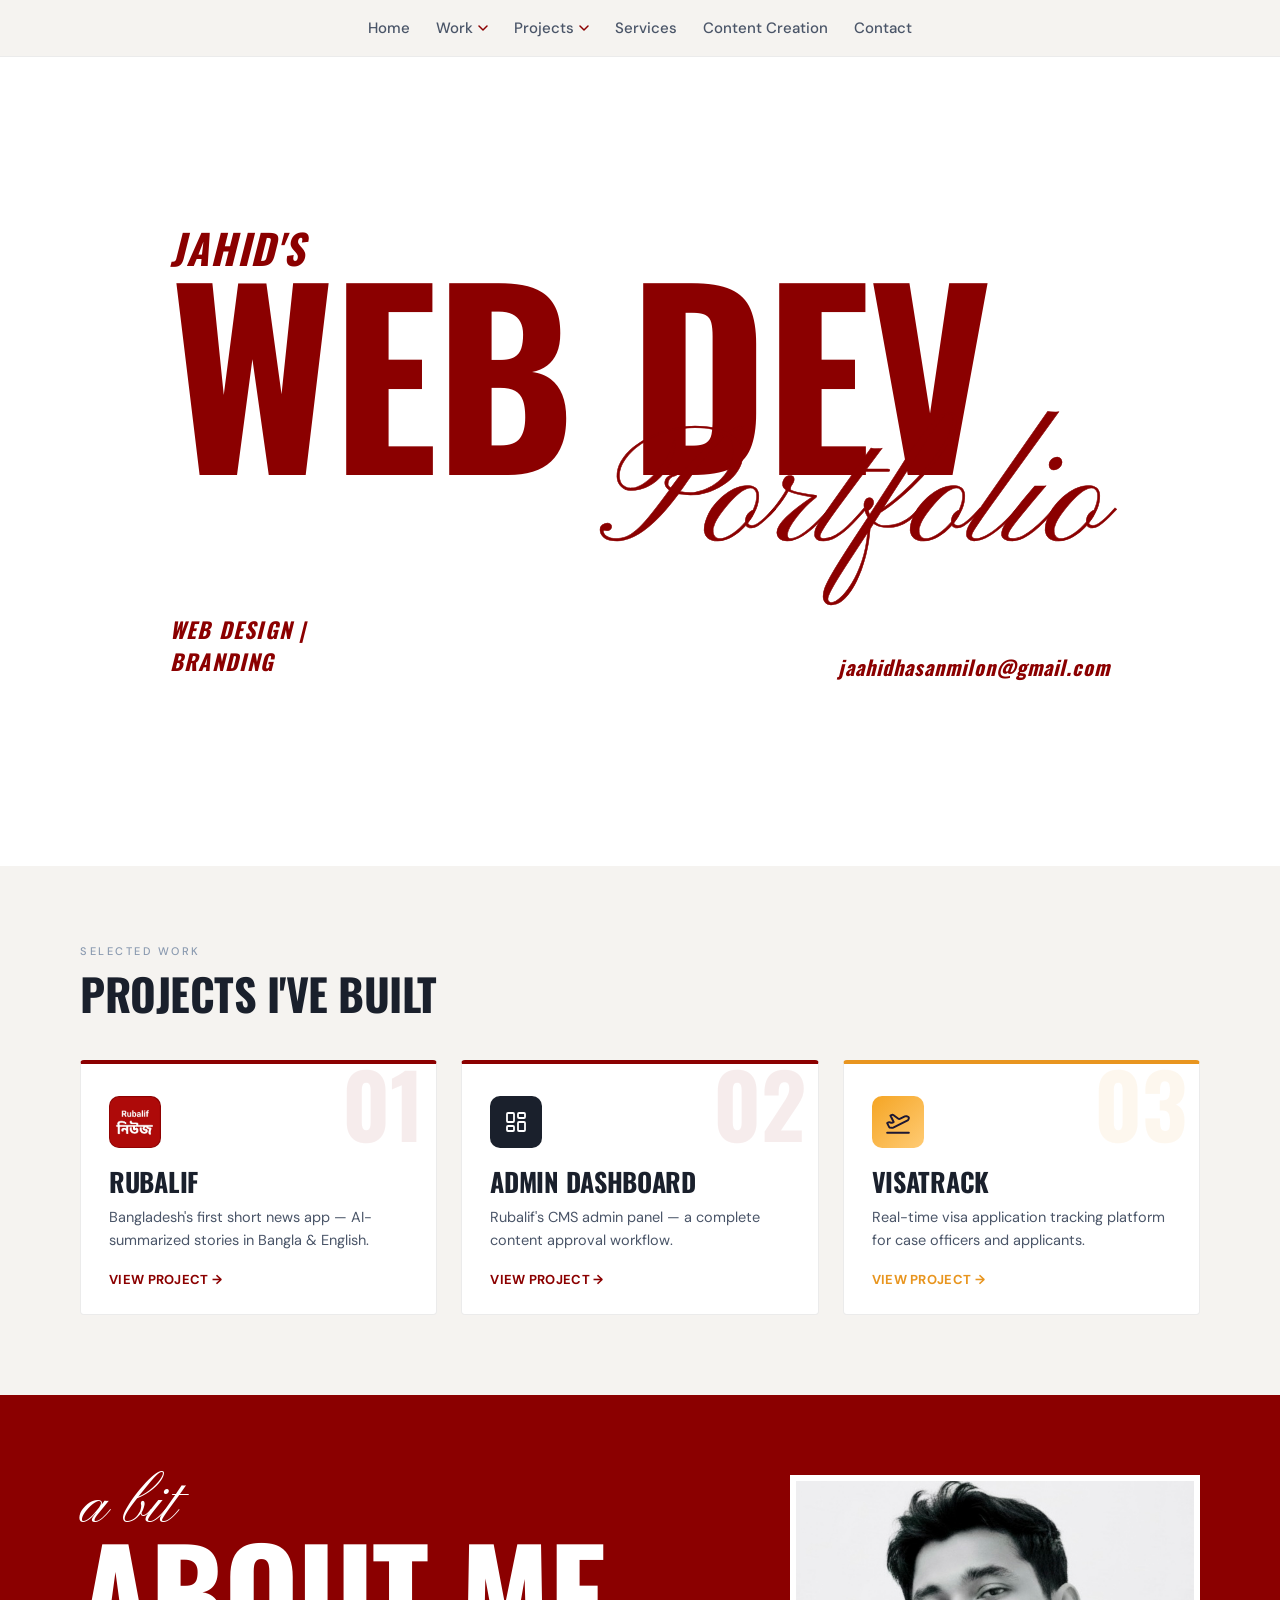
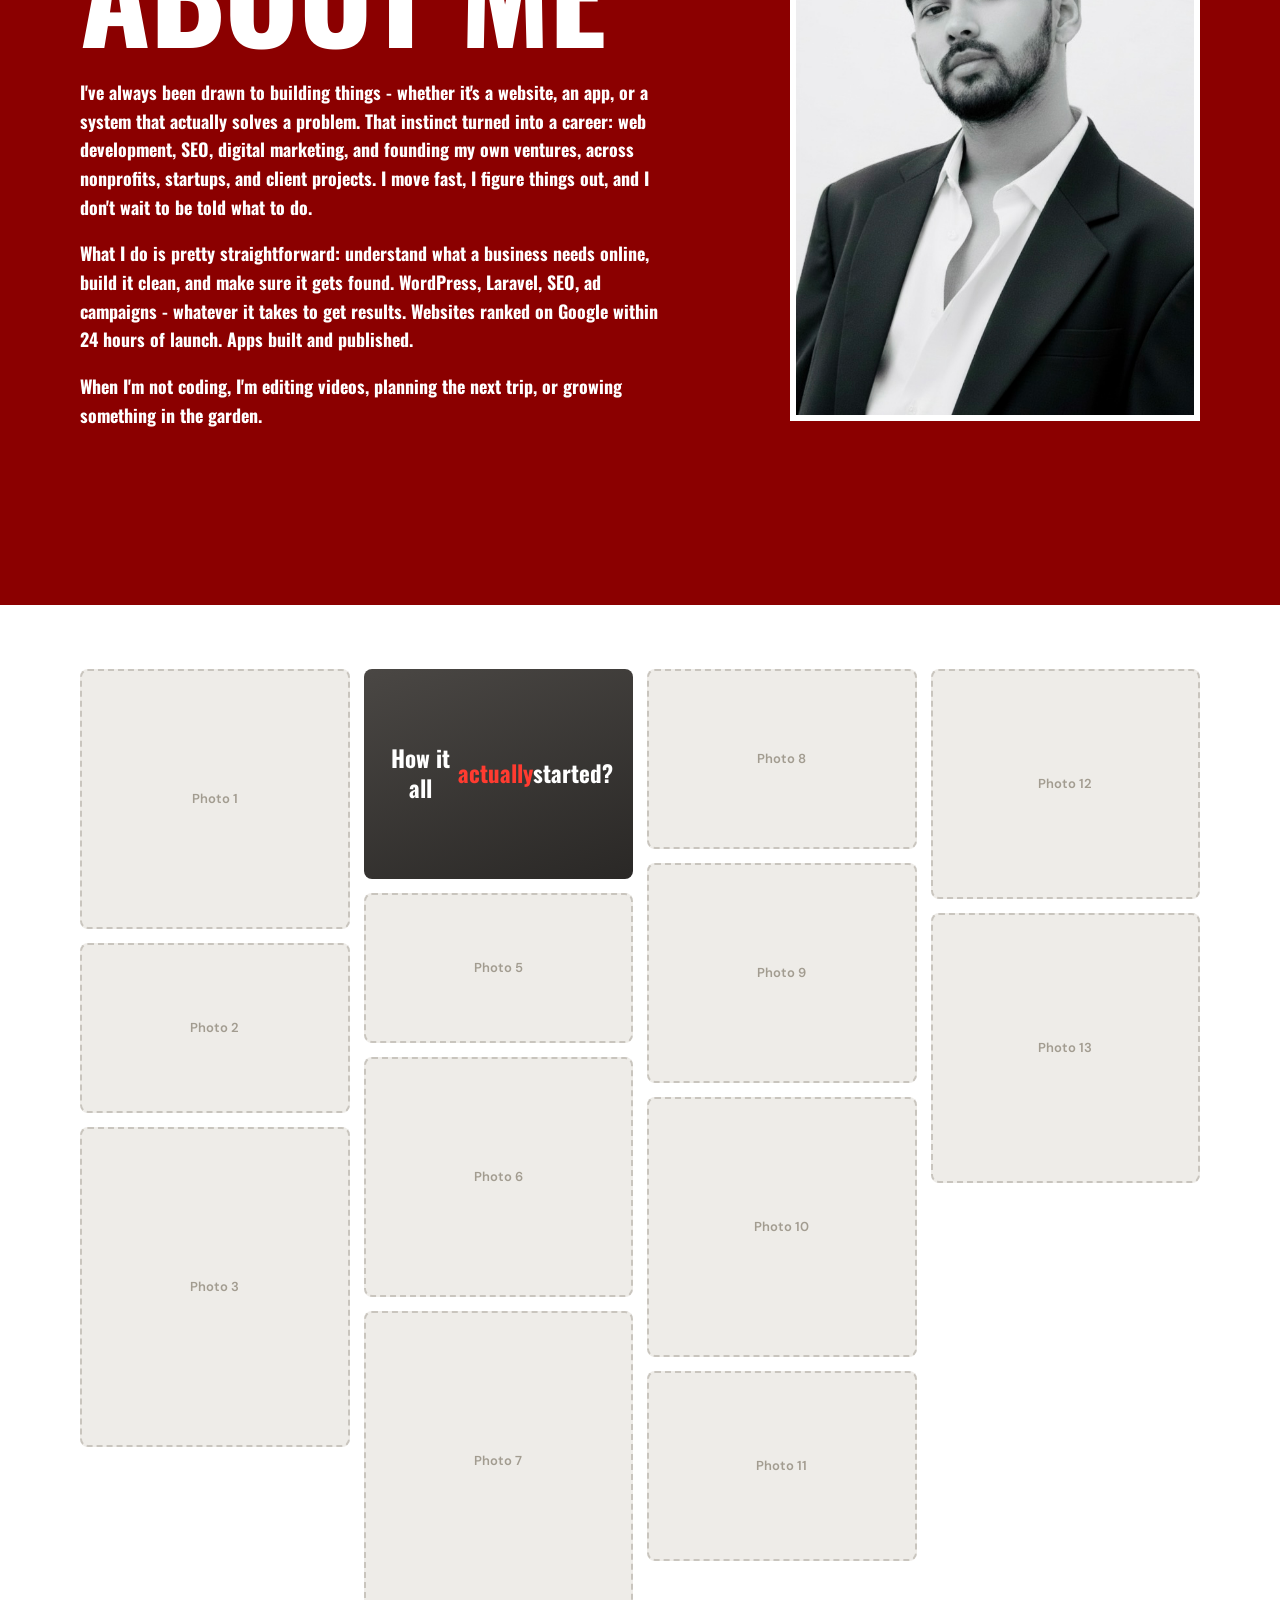
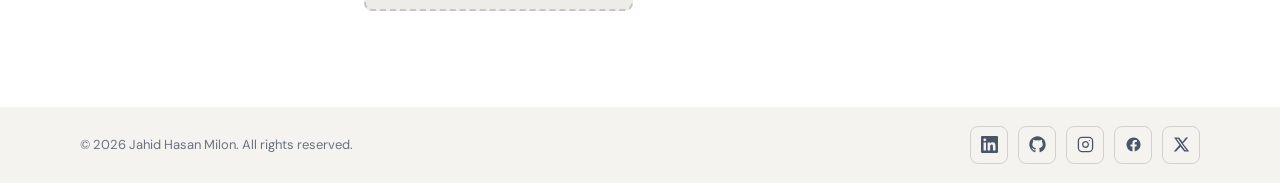
==== index.html @ b46452a0 "Remove 'Founder' from all titles, meta tags, and hero text" ====
<!DOCTYPE html>
<html lang="en">
<head>
<meta charset="UTF-8"/>
<meta name="viewport" content="width=device-width, initial-scale=1.0"/>
<title>Jahid Hasan Milon — Web Developer</title>
<link rel="icon" type="image/svg+xml" href="/favicon.svg"/>

<!-- SEO -->
<meta name="description" content="Jahid Hasan Milon is a web developer from Bangladesh, building WordPress, Laravel &amp; React projects — including Rubalif and VisaTrack. Fast, SEO-ranked websites."/>
<meta name="author" content="Jahid Hasan Milon"/>
<link rel="canonical" href="https://jahidhasanmilon.com/"/>

<!-- Open Graph (Facebook/LinkedIn link previews) -->
<meta property="og:type" content="website"/>
<meta property="og:site_name" content="Jahid Hasan Milon"/>
<meta property="og:title" content="Jahid Hasan Milon — Web Developer"/>
<meta property="og:description" content="Web developer from Bangladesh, building WordPress, Laravel &amp; React projects — including Rubalif and VisaTrack."/>
<meta property="og:url" content="https://jahidhasanmilon.com/"/>
<meta property="og:image" content="https://jahidhasanmilon.com/images/jahid-hasan-milon.jpg"/>

<!-- Twitter/X Card -->
<meta name="twitter:card" content="summary_large_image"/>
<meta name="twitter:title" content="Jahid Hasan Milon — Web Developer"/>
<meta name="twitter:description" content="Web developer from Bangladesh, building WordPress, Laravel &amp; React projects — including Rubalif and VisaTrack."/>
<meta name="twitter:image" content="https://jahidhasanmilon.com/images/jahid-hasan-milon.jpg"/>

<!-- Structured data: helps Google show a Person/knowledge panel result -->
<script type="application/ld+json">
{
  "@context": "https://schema.org",
  "@type": "Person",
  "name": "Jahid Hasan Milon",
  "url": "https://jahidhasanmilon.com/",
  "image": "https://jahidhasanmilon.com/images/jahid-hasan-milon.jpg",
  "jobTitle": "Web Developer",
  "email": "mailto:jaahidhasanmilon@gmail.com",
  "sameAs": [
    "https://www.linkedin.com/in/jahid-hasan-milon/"
  ]
}
</script>

<!-- Google Fonts -->
<link href="https://fonts.googleapis.com/css2?family=Pinyon+Script&family=Oswald:wght@400;700&family=DM+Sans:ital,wght@0,300;0,400;0,500;0,600;0,700;1,400&family=DM+Serif+Display:ital@0;1&family=Playfair+Display:wght@700&display=swap" rel="stylesheet"/>

<!-- CSS -->
<link rel="stylesheet" href="css/navbar.css"/>
<link rel="stylesheet" href="css/hero.css"/>
<link rel="stylesheet" href="css/about.css"/>
<link rel="stylesheet" href="css/portfolio.css"/>
<link rel="stylesheet" href="css/story.css"/>
<link rel="stylesheet" href="css/footer.css"/>
</head>
<body>

<!-- ══ NAVBAR ══ -->
<!-- mobile/tablet-only site mark — doubles as a Home link over the collapsed header bar -->
<a href="/" class="site-mark" aria-label="Jahid Hasan Milon — Home">J.</a>
<button class="nav-toggle" id="navToggle" aria-label="Menu">
  <span></span><span></span><span></span>
</button>
<nav class="navbar" id="navbar">
  <ul>
    <li><a href="/">Home</a></li>
    <li class="has-submenu">
      <a href="#work">Work
        <svg class="chevron" viewBox="0 0 10 6" fill="none" xmlns="http://www.w3.org/2000/svg">
          <path d="M1 1l4 4 4-4" stroke="currentColor" stroke-width="1.5" stroke-linecap="round" stroke-linejoin="round"/>
        </svg>
      </a>
      <ul class="submenu">
        <li><a href="#web-design">Web Design <span>Websites &amp; landing pages</span></a></li>
        <li><a href="#branding">Branding <span>Logo &amp; visual identity</span></a></li>
      </ul>
    </li>
    <li class="has-submenu">
      <a href="#Projects">Projects
        <svg class="chevron" viewBox="0 0 10 6" fill="none" xmlns="http://www.w3.org/2000/svg">
          <path d="M1 1l4 4 4-4" stroke="currentColor" stroke-width="1.5" stroke-linecap="round" stroke-linejoin="round"/>
        </svg>
      </a>
      <ul class="submenu">
        <li><a href="/rubalif">Rubalif <span>Bangladesh's first short news app</span></a></li>
        <li><a href="/rubalif">Admin Dashboard (CMS) <span>A CMS admin panel with a complete approval workflow.</span></a></li>
        <li><a href="/coming-soon">Trackly <span>A full-stack job application tracking SaaS</span></a></li>
        <li><a href="/visatrack">VisaTrack <span>Dual-role visa Application Tracking Platform</span></a></li>
      </ul>
    </li>
    <li><a href="/coming-soon">Services</a></li>
    <li><a href="/coming-soon">Content Creation</a></li>
    <li><a href="/contact">Contact</a></li>
  </ul>
</nav>

<!-- ══ HOME ══ -->
<section id="home">
  <div class="page">
    <div class="top-name anim">Jahid's</div>
    <div class="big-title anim" id="bigTitle">WEB DEV</div>
    <div class="script-row">
      <div class="script-text anim">Portfolio</div>
    </div>
    <div class="bottom-row">
      <div class="services anim">
        Web Design |<br>
        Branding
      </div>
      <a class="email anim" href="mailto:jaahidhasanmilon@gmail.com">
        jaahidhasanmilon@gmail.com
      </a>
    </div>
  </div>
</section>

<!-- ══ PORTFOLIO OVERVIEW ══ -->
<section id="portfolio">
  <div class="portfolio-inner">
    <p class="portfolio-eyebrow reveal">Selected Work</p>
    <h2 class="portfolio-heading reveal">Projects I've Built</h2>

    <div class="portfolio-grid">
      <a href="/rubalif" class="portfolio-card reveal" style="--accent:#8b0000;">
        <span class="portfolio-card-number">01</span>
        <div class="portfolio-card-icon" style="background:#8b0000;">
          <img src="images/rubalif-logo.png" alt=""/>
        </div>
        <h3>Rubalif</h3>
        <p>Bangladesh's first short news app — AI-summarized stories in Bangla &amp; English.</p>
        <span class="portfolio-card-link">View Project &rarr;</span>
      </a>

      <a href="/rubalif" class="portfolio-card reveal" style="--accent:#8b0000;">
        <span class="portfolio-card-number">02</span>
        <div class="portfolio-card-icon" style="background:#1a202c;">
          <svg width="24" height="24" viewBox="0 0 24 24" fill="none" stroke="#fff" stroke-width="1.8" stroke-linecap="round" stroke-linejoin="round">
            <rect x="3" y="3" width="7" height="9" rx="1"/>
            <rect x="14" y="3" width="7" height="5" rx="1"/>
            <rect x="14" y="12" width="7" height="9" rx="1"/>
            <rect x="3" y="16" width="7" height="5" rx="1"/>
          </svg>
        </div>
        <h3>Admin Dashboard</h3>
        <p>Rubalif's CMS admin panel — a complete content approval workflow.</p>
        <span class="portfolio-card-link">View Project &rarr;</span>
      </a>

      <a href="/visatrack" class="portfolio-card reveal" style="--accent:#e8951f;">
        <span class="portfolio-card-number">03</span>
        <div class="portfolio-card-icon" style="background:linear-gradient(135deg,#F5A524,#FFCB74);">
          <svg width="26" height="26" viewBox="0 0 24 24" fill="none" stroke="#1C1733" stroke-width="1.8" stroke-linecap="round" stroke-linejoin="round">
            <path d="M2 22h20"/>
            <path d="M6.36 17.4 4 17l-2-4 1.1-.55a2 2 0 0 1 1.8 0l.17.1a2 2 0 0 0 1.8 0L8 12 5 6l.9-.45a2 2 0 0 1 2.09.2l4.02 3a2 2 0 0 0 2.1.2l4.19-2.06a2.41 2.41 0 0 1 1.73-.17L21 7a1.4 1.4 0 0 1 .87 1.99l-.38.76c-.23.46-.6.84-1.07 1.08L7.58 17.2a2 2 0 0 1-1.22.18Z"/>
          </svg>
        </div>
        <h3>VisaTrack</h3>
        <p>Real-time visa application tracking platform for case officers and applicants.</p>
        <span class="portfolio-card-link">View Project &rarr;</span>
      </a>
    </div>
  </div>
</section>

<!-- ══ ABOUT ME ══ -->
<section id="about">
  <div class="slide-about">
    <div class="slide-about-inner">
      <div class="about-left">
        <div class="about-script reveal">a bit</div>
        <div class="about-heading reveal">About Me</div>
        <div class="about-body reveal">
          <p>I've always been drawn to building things - whether it's a website, an app, or a system that actually solves a problem. That instinct turned into a career: web development, SEO, digital marketing, and founding my own ventures, across nonprofits, startups, and client projects. I move fast, I figure things out, and I don't wait to be told what to do.</p>
          <p>What I do is pretty straightforward: understand what a business needs online, build it clean, and make sure it gets found. WordPress, Laravel, SEO, ad campaigns - whatever it takes to get results. Websites ranked on Google within 24 hours of launch. Apps built and published.</p>
          <p>When I'm not coding, I'm editing videos, planning the next trip, or growing something in the garden.</p>
        </div>
      </div>
      <div class="about-right">
        <div class="photo-box">
          <!-- served locally now (was on WordPress); see README for why -->
          <img src="images/jahid-hasan-milon.jpg" alt="Jahid Hasan Milon">
        </div>
      </div>
    </div>
  </div>
</section>

<!-- ══ HOW IT ALL ACTUALLY STARTED (photo mosaic) ══ -->
<!-- placeholders for now — replace each numbered .story-tile's content with
     <img src="images/story-N.jpg" alt="..."> once the real photos are ready -->
<section id="story">
  <div class="story-inner">
    <div class="story-grid">
      <div class="story-tile story-tile-1">Photo 1</div>
      <div class="story-tile story-tile-2">Photo 2</div>
      <div class="story-tile story-tile-3">Photo 3</div>
      <div class="story-tile story-tile--text story-tile-4">How it all <span>actually</span> started?</div>
      <div class="story-tile story-tile-5">Photo 5</div>
      <div class="story-tile story-tile-6">Photo 6</div>
      <div class="story-tile story-tile-7">Photo 7</div>
      <div class="story-tile story-tile-8">Photo 8</div>
      <div class="story-tile story-tile-9">Photo 9</div>
      <div class="story-tile story-tile-10">Photo 10</div>
      <div class="story-tile story-tile-11">Photo 11</div>
      <div class="story-tile story-tile-12">Photo 12</div>
      <div class="story-tile story-tile-13">Photo 13</div>
    </div>
  </div>
</section>

<!-- ══ FOOTER ══ -->
<footer class="site-footer">
  <div class="site-footer-inner">
    <p class="site-footer-copy">&copy; <span id="footerYear"></span> Jahid Hasan Milon. All rights reserved.</p>
    <div class="site-footer-links">
      <a href="https://www.linkedin.com/in/jahid-hasan-milon/" target="_blank" rel="noopener" aria-label="LinkedIn">
        <svg class="fi-fill" viewBox="0 0 24 24"><path d="M20.447 20.452H16.89v-5.569c0-1.327-.024-3.037-1.852-3.037-1.853 0-2.136 1.445-2.136 2.939v5.667H9.351V9h3.414v1.561h.046c.477-.9 1.637-1.85 3.37-1.85 3.601 0 4.267 2.37 4.267 5.455v6.286zM5.337 7.433a1.98 1.98 0 1 1 0-3.96 1.98 1.98 0 0 1 0 3.96zm1.707 13.019H3.63V9h3.414v11.452zM22.225 0H1.771C.792 0 0 .774 0 1.729v20.542C0 23.227.792 24 1.771 24h20.451C23.2 24 24 23.227 24 22.271V1.729C24 .774 23.2 0 22.222 0h.003z"/></svg>
      </a>
      <!-- placeholder hrefs — swap in the real profile URLs once available -->
      <a href="https://github.com/jahidhasanmilon" target="_blank" rel="noopener" aria-label="GitHub">
        <svg class="fi-fill" viewBox="0 0 24 24"><path fill-rule="evenodd" clip-rule="evenodd" d="M12 .5C5.73.5.5 5.73.5 12c0 5.08 3.29 9.39 7.86 10.91.58.1.79-.25.79-.56 0-.27-.01-1.17-.02-2.12-3.2.7-3.88-1.36-3.88-1.36-.53-1.34-1.29-1.7-1.29-1.7-1.05-.72.08-.71.08-.71 1.17.08 1.78 1.2 1.78 1.2 1.03 1.77 2.71 1.26 3.37.96.1-.75.4-1.26.73-1.55-2.55-.29-5.23-1.28-5.23-5.68 0-1.25.45-2.28 1.19-3.08-.12-.29-.52-1.46.11-3.05 0 0 .97-.31 3.18 1.18a11.1 11.1 0 0 1 5.79 0c2.2-1.49 3.17-1.18 3.17-1.18.63 1.59.24 2.76.12 3.05.74.8 1.18 1.83 1.18 3.08 0 4.41-2.69 5.38-5.25 5.67.41.36.78 1.05.78 2.12 0 1.53-.01 2.76-.01 3.14 0 .31.21.67.8.56A10.51 10.51 0 0 0 23.5 12C23.5 5.73 18.27.5 12 .5Z"/></svg>
      </a>
      <a href="https://www.instagram.com/jahids.captured/" target="_blank" rel="noopener" aria-label="Instagram">
        <svg class="fi-stroke" viewBox="0 0 24 24"><rect x="2" y="2" width="20" height="20" rx="5"/><path d="M16 11.37A4 4 0 1 1 12.63 8 4 4 0 0 1 16 11.37z"/><line x1="17.5" y1="6.5" x2="17.51" y2="6.5"/></svg>
      </a>
      <a href="#" target="_blank" rel="noopener" aria-label="Facebook">
        <svg class="fi-fill" viewBox="0 0 24 24"><path d="M22 12a10 10 0 1 0-11.5 9.95v-7.04H7.9V12h2.6V9.8c0-2.57 1.53-4 3.87-4 1.12 0 2.3.2 2.3.2v2.5h-1.3c-1.28 0-1.68.8-1.68 1.62V12h2.86l-.46 2.91h-2.4v7.04A10 10 0 0 0 22 12Z"/></svg>
      </a>
      <a href="#" target="_blank" rel="noopener" aria-label="X (Twitter)">
        <svg class="fi-fill" viewBox="0 0 24 24"><path d="M18.24 2h3.26l-7.5 8.57L22.83 22h-6.9l-5.4-6.98L4.3 22H1.04l8.03-9.18L1.5 2h7.07l4.88 6.4L18.24 2Zm-1.21 18h1.9L7.08 4h-2l12 16Z"/></svg>
      </a>
    </div>
  </div>
</footer>

<!-- JS -->
<script src="js/hero.js"></script>
<script src="js/reveal.js"></script>
<script src="js/navbar.js"></script>
</body>
</html>
---- css/navbar.css ----
/* ══════════════════════════════
   GLOBAL RESET (shared by every page — navbar.css loads everywhere)
══════════════════════════════ */
*, *::before, *::after { box-sizing: border-box; }
html { -webkit-text-size-adjust: 100%; }
html, body {
  margin: 0;
  padding: 0;
  width: 100%;
  max-width: 100%;
  overflow-x: hidden;
}
img, svg { max-width: 100%; }

/* offset for the fixed navbar so page content doesn't start underneath it */
body { padding-top: 56px; }
@media (max-width: 768px) {
  body { padding-top: 52px; }
}

/* ══════════════════════════════
   SCROLL REVEAL (see js/reveal.js)
   Elements with class "reveal" start faded + shifted down; JS adds
   "reveal--visible" via IntersectionObserver once they scroll into
   view, and this transition animates them in.
══════════════════════════════ */
.reveal {
  opacity: 0;
  transform: translateY(28px);
  transition: opacity 0.7s cubic-bezier(0.22, 1, 0.36, 1),
              transform 0.7s cubic-bezier(0.22, 1, 0.36, 1);
}
.reveal.reveal--visible {
  opacity: 1;
  transform: translateY(0);
}

/* stagger multiple reveal elements sitting side-by-side (e.g. cards) so
   they don't all pop in at the exact same instant */
.reveal:nth-child(2) { transition-delay: 0.08s; }
.reveal:nth-child(3) { transition-delay: 0.16s; }
.reveal:nth-child(4) { transition-delay: 0.24s; }

/* respect users who've asked their OS to minimize motion */
@media (prefers-reduced-motion: reduce) {
  .reveal { transition: none; }
}

/* ══════════════════════════════
   NAVBAR
══════════════════════════════ */
.navbar {
  position: fixed;
  top: 0; left: 0;
  width: 100%;
  background: #f5f3f0;
  z-index: 9999;
  box-shadow: 0 1px 0 rgba(0,0,0,0.08);
}
.navbar > ul {
  display: flex;
  align-items: center;
  list-style: none;
  margin: 0;
  padding: 0 2vw;
  height: 56px;
  justify-content: center;
  gap: 2px;
}
.navbar > ul > li > a {
  display: flex;
  align-items: center;
  gap: 5px;
  padding: 6px 12px;
  font: 500 clamp(13px, 1.2vw, 15px)/1 'DM Sans', sans-serif;
  color: #4a5568;
  text-decoration: none;
  white-space: nowrap;
  border-radius: 6px;
  transition: color 0.2s, background 0.2s;
}
.navbar > ul > li > a:hover { color: #8b0000; }

/* ── SVG CHEVRON ── */
.chevron {
  width: 10px; height: 6px;
  color: #8b0000;
  transition: transform 0.22s ease;
  flex-shrink: 0;
}
.has-submenu:hover > a .chevron {
  transform: rotate(180deg);
}

/* ── HAS-SUBMENU — static so fixed child works ── */
.has-submenu {
  position: static;
}

/* ── SUBMENU — FULL WIDTH MEGA MENU ── */
.submenu {
  visibility: hidden;
  opacity: 0;
  pointer-events: none;
  position: fixed;
  justify-content: center;
  top: 56px;
  left: 0;
  right: 0;
  width: 100%;
  background: #f5f3f0;
  box-shadow: 0 8px 32px rgba(0,0,0,0.13);
  border-top: 2px solid #8b0000;
  padding: 28px 0 !important;
  z-index: 9998;
  list-style: none !important;
  display: flex;
  flex-wrap: wrap;
  gap: 4px;
  transform: translateY(-6px);
  transition: opacity 0.2s ease, transform 0.2s ease, visibility 0.2s;
  transition-delay: 0.2s;
  margin: 0 !important;
}

/* ── SHOW ON HOVER (desktop) ── */
.has-submenu:hover > .submenu {
  visibility: visible;
  opacity: 1;
  pointer-events: auto;
  transform: translateY(0);
  transition-delay: 0s;
}

.submenu li {
  flex: 0 0 240px;
  margin: 0 10px;
}

.submenu li a {
  display: flex;
  flex-direction: column;
  padding: 34px 20px;
  font: 500 16px/1.3 'DM Sans', sans-serif;
  color: #1a202c;
  text-decoration: none;
  border-radius: 8px;
  transition: background 0.12s, color 0.12s;
}
.submenu li a span {
  font-size: 14px;
  font-weight: 400;
  color: #6b7280;
  margin-top: 4px;
}
.submenu li a:hover {
  color: #8b0000;
  background: rgba(139,0,0,0.05);
}
.submenu li a:hover span { color: #8b0000; }

/* ── HAMBURGER ── */
.nav-toggle { display: none; }

/* ── SITE MARK (mobile/tablet only) ──
   Plain "J." text pinned over the top-left corner of the mobile header
   bar, so collapsed nav isn't just a bare hamburger — it doubles as a
   Home link. Sits above .nav-toggle via z-index rather than nesting
   inside it (a <button> can't contain an <a>). */
.site-mark { display: none; }

/* ── MOBILE ── */
@media (max-width: 768px) {
  .nav-toggle {
    display: flex;
    flex-direction: column;
    align-items: flex-end;
    justify-content: center;
    gap: 5px;
    position: fixed;
    top: 0; left: 0; right: 0;
    width: 100%;
    z-index: 10000;
    background: #f5f3f0 !important;
    border: none !important;
    box-shadow: 0 2px 8px rgba(0,0,0,0.12) !important;
    padding: 14px 16px;
    cursor: pointer;
    height: 52px;
  }
  .nav-toggle span {
    display: block;
    width: 22px; height: 2px;
    background: #8b0000;
    border-radius: 2px;
    transition: all 0.3s;
  }
  .nav-toggle.open span:nth-child(1) { transform: translateY(7px) rotate(45deg); }
  .nav-toggle.open span:nth-child(2) { opacity: 0; }
  .nav-toggle.open span:nth-child(3) { transform: translateY(-7px) rotate(-45deg); }

  .site-mark {
    display: flex;
    align-items: center;
    position: fixed;
    top: 0; left: 0;
    height: 52px;
    padding: 0 16px 0 30px;
    z-index: 10001;
    font: 700 italic 20px 'Oswald', sans-serif;
    color: #8b0000;
    text-decoration: none;
    transition: opacity 0.2s ease;
  }
  .site-mark:hover { opacity: 0.7; }

  .navbar {
    position: fixed;
    top: 0; right: -260px; left: auto;
    width: 240px; height: 100vh;
    background: #f5f3f0;
    box-shadow: -4px 0 20px rgba(0,0,0,0.12);
    transition: right 0.3s ease;
  }
  .navbar.open { right: 0; }

  .navbar > ul {
    flex-direction: column;
    align-items: flex-start;
    justify-content: flex-start;
    height: 100%;
    padding: 64px 0 0;
    gap: 0;
    overflow-y: auto;
  }
  .navbar > ul > li { width: 100%; }
  .navbar > ul > li > a {
    padding: 14px 20px;
    font-size: 15px;
    border-radius: 0;
    border-bottom: 1px solid rgba(0,0,0,0.06);
    justify-content: space-between;
    -webkit-tap-highlight-color: transparent;
    outline: none;
  }
  .navbar > ul > li > a:hover {
    color: #8b0000;
    background: rgba(139,0,0,0.06);
  }

  /* Mobile submenu — reset to vertical stacked */
  .submenu {
    display: none !important;
    position: static !important;
    transform: none !important;
    visibility: visible !important;
    opacity: 1 !important;
    pointer-events: auto !important;
    flex-direction: column !important;
    box-shadow: none !important;
    border-top: none !important;
    border-left: 2px solid #8b0000 !important;
    border-radius: 0 !important;
    margin-left: 16px !important;
    padding: 0 !important;
    width: auto !important;
    background: transparent !important;
    gap: 0 !important;
  }
  .has-submenu.open > .submenu {
    display: flex !important;
  }
  /* Kill CSS hover on mobile */
  .has-submenu:hover > .submenu {
    visibility: visible;
    opacity: 1;
  }
  .submenu li { flex: none; width: 100%; }
  .submenu li a {
    padding: 10px 16px;
    font-size: 13px;
    color: #1a202c;
    border-radius: 0;
  }
  .has-submenu.open > a .chevron { transform: rotate(180deg) !important; }
  .has-submenu:hover > a .chevron { transform: none; }
}
---- css/hero.css ----
/* ══════════════════════════════
   HERO
══════════════════════════════ */
#home {
  background-color: #fff;
  font-family: 'Oswald', sans-serif;
}

/* ── ANIMATION ── */
.anim { opacity: 0; transform: translateX(-120px); }
.anim.go { animation: slideIn 0.75s cubic-bezier(0.22, 1, 0.36, 1) forwards; }
@keyframes slideIn {
  from { opacity: 0; transform: translateX(-120px); }
  to   { opacity: 1; transform: translateX(0); }
}

/* ── PAGE (PC) ── */
.page {
  width: 100%;
  max-width: 1100px;
  min-height: 90vh;
  display: flex;
  flex-direction: column;
  justify-content: center;
  padding: 5rem 80px 6rem;
  margin: 0 auto;
}

/* ── JAHID'S ── */
.top-name {
  font: 700 italic clamp(18px, 3.2vw, 48px)/1 'Oswald', sans-serif;
  color: #8b0000;
  letter-spacing: 1.5px;
  text-transform: uppercase;
  margin-bottom: 2px;
}

/* ── WEB DEV ── */
.big-title {
  font: 700 clamp(64px, 18.5vw, 260px)/0.82 'Oswald', sans-serif;
  color: #8b0000;
  letter-spacing: -3px;
  text-transform: uppercase;
  white-space: nowrap;
  transform-origin: left center;
  display: block;
}

/* ── PORTFOLIO ── */
.script-row {
  width: 100%;
  display: flex;
  justify-content: flex-end;
  margin-top: -5%;
}

.script-text {
  font: clamp(54px, 13vw, 200px)/1 'Pinyon Script', cursive;
  color: #8b0000;
  -webkit-text-stroke: 0.5px #8b0000;
  padding-right: 4px;
}

/* ── BOTTOM ROW ── */
.bottom-row {
  display: flex;
  align-items: flex-end;
  justify-content: space-between;
  margin-top: clamp(10px, 2.5vw, 28px);
}

.services {
  font: 700 italic clamp(10px, 1.7vw, 22px)/1.5 'Oswald', sans-serif;
  color: #8b0000;
  letter-spacing: 1.2px;
  text-transform: uppercase;
}

.email {
  font: 700 italic clamp(10px, 1.6vw, 21px)/1 'Oswald', sans-serif;
  color: #8b0000;
  letter-spacing: 1px;
  text-decoration: none;
  text-transform: lowercase;
  padding-top: 4px;
  text-align: right;
}
.email:hover { opacity: 0.7; }

/* ── TABLET ── */
@media (max-width: 1024px) {
  .page {
    min-height: unset;
    justify-content: flex-start;
    padding: 28px 48px;
  }
  .big-title { letter-spacing: -2px; }
  .script-row { margin-top: -4%; }
}

/* ── MOBILE ── */
@media (max-width: 640px) {
  .page {
    min-height: unset;
    justify-content: flex-start;
    /* even margin on all sides so content doesn't touch the screen edges */
    padding: 36px 24px 32px;
    gap: 2px;
  }

  .top-name { font-size: clamp(20px, 6vw, 32px); }

  .big-title {
    font-size: clamp(42px, 20vw, 100px);
    line-height: 0.88;
    letter-spacing: -1px;
  }

  .script-row { margin-top: -6px; }
  .script-text { font-size: clamp(36px, 16vw, 82px); line-height: 0.9; }

  .bottom-row {
    flex-direction: column;
    align-items: flex-end;
    margin-top: 10px;
    gap: 7px;
  }

  .services { font-size: 12px; line-height: 1.35; letter-spacing: 0.8px; }

  .email {
    font-size: 11px;
    line-height: 1.3;
    letter-spacing: 0.3px;
    word-break: break-all;
    text-align: left;
  }
}
---- css/about.css ----
/* ══════════════════════════════
   ABOUT ME
══════════════════════════════ */
/* full-bleed red background, breaking out of any parent width constraint */
.slide-about {
  background: #8b0000;
  min-height: 90vh;
  display: flex;
  justify-content: center;
  width: 100vw;
  margin-left: calc(-50vw + 50%);
}

/* the actual content, capped and centered so it doesn't stretch edge-to-edge on wide screens */
.slide-about-inner {
  width: 100%;
  max-width: 1300px;
  display: flex;
  align-items: flex-start;
  padding: 5rem 80px 4rem;
  gap: 4rem;
}

.about-left {
  flex: 1 1 55%;
  display: flex;
  flex-direction: column;
  gap: 1.5vh;
}

.about-script {
  font-family: 'Pinyon Script', cursive;
  font-size: clamp(28px, 5vw, 72px);
  color: #fff;
  line-height: 1;
  /* negative margin pulls "About Me" up so the script text overlaps it slightly */
  margin-bottom: -2vh;
}

.about-heading {
  font: 700 clamp(52px, 10vw, 140px)/0.88 'Oswald', sans-serif;
  color: #fff;
  text-transform: uppercase;
  letter-spacing: -1px;
}

.about-body {
  font: 700 clamp(13px, 1.4vw, 18px)/1.6 'Oswald', sans-serif;
  color: #fff;
  max-width: 600px;
}

.about-body p + p { margin-top: 1em; }

.about-right {
  flex: 0 0 auto;
  width: clamp(200px, 32vw, 460px);
  display: flex;
  align-items: center;
  justify-content: center;
}

.photo-box {
  width: 100%;
  aspect-ratio: 3/4;
  border: 6px solid #fff;
  overflow: hidden;
  background: #6b0000;
}

.photo-box img {
  width: 100%;
  height: 100%;
  object-fit: cover;
  display: block;
}

.photo-placeholder {
  width: 100%;
  height: 100%;
  background: linear-gradient(160deg, #a33, #7a0000);
  display: flex;
  align-items: center;
  justify-content: center;
  color: rgba(255,255,255,0.3);
  font-size: 14px;
  letter-spacing: 1px;
}

/* ══════════════════════════════
   TABLET
══════════════════════════════ */
@media (max-width: 900px) {
  .slide-about-inner {
    flex-direction: column;
    align-items: flex-start;
    padding: 6vh 6vw;
    gap: 3vh;
  }
  .about-right {
    width: 100%;
    align-self: center;
    margin: 0 auto;
  }
}

/* ══════════════════════════════
   MOBILE
══════════════════════════════ */
@media (max-width: 560px) {
  .slide-about-inner { padding: 4vh 5vw; gap: 2vh; }
  .about-script { font-size: clamp(24px, 8vw, 42px); }
  .about-heading { font-size: clamp(44px, 15vw, 72px); }
  .about-body { font-size: clamp(12px, 3.2vw, 16px); }
  .about-right {
    width: 100%;
    align-self: center;
    margin: 0 auto;
  }
  .photo-box { aspect-ratio: 4/5; }
}
---- css/portfolio.css ----
/* ══════════════════════════════
   PORTFOLIO OVERVIEW — short cards for every project, linking to the
   full project page (Rubalif, VisaTrack). Sits between About Me and the
   "How it all started" mosaic on the Home page.

   Style: bold editorial numbering + a brand-color top accent per card,
   matching the site's bold Oswald/red identity instead of a generic
   SaaS-template card look.
══════════════════════════════ */
#portfolio {
  background: #f5f3f0;
  padding: 5rem 80px;
}

.portfolio-inner {
  max-width: 1300px;
  margin: 0 auto;
}

.portfolio-eyebrow {
  font: 500 11px/1 'DM Sans', sans-serif;
  letter-spacing: 2.5px;
  text-transform: uppercase;
  color: #8a9ab0;
  margin: 0 0 12px;
}

.portfolio-heading {
  font: 700 clamp(28px, 4vw, 44px)/1.15 'Oswald', sans-serif;
  color: #1a202c;
  text-transform: uppercase;
  letter-spacing: -0.5px;
  margin: 0 0 40px;
}

.portfolio-grid {
  display: grid;
  /* 3 per row on desktop (not 4) — future projects will wrap onto new
     rows of 3 instead of squeezing the cards narrower each time */
  grid-template-columns: repeat(3, 1fr);
  gap: 24px;
}

/* each project card — plain <a> so the whole tile is clickable.
   --accent is set per card (inline style) to tint the top strip,
   number, and hover state with that project's own brand color. */
.portfolio-card {
  --accent: #8b0000;
  position: relative;
  display: flex;
  flex-direction: column;
  align-items: flex-start;
  background: #fff;
  border: 1px solid rgba(0,0,0,0.08);
  border-top: 4px solid var(--accent);
  border-radius: 4px;
  padding: 32px 28px 28px;
  overflow: hidden;
  text-decoration: none;
  color: inherit;
  /* opacity here (not just transform/box-shadow) so the .reveal scroll-in
     fade still animates smoothly — otherwise this transition list would
     replace .reveal's and the fade would just snap in with no transition */
  transition: opacity 0.7s cubic-bezier(0.22, 1, 0.36, 1),
              transform 0.25s ease, box-shadow 0.25s ease;
}
.portfolio-card:hover {
  transform: translateY(-6px);
  box-shadow: 0 16px 32px rgba(0,0,0,0.1);
}

/* big faint number in the corner — purely decorative */
.portfolio-card-number {
  position: absolute;
  top: -6px;
  right: 12px;
  font: 700 88px/1 'Oswald', sans-serif;
  color: var(--accent);
  opacity: 0.07;
  pointer-events: none;
  transition: opacity 0.25s ease;
}
.portfolio-card:hover .portfolio-card-number { opacity: 0.14; }

.portfolio-card-icon {
  width: 52px;
  height: 52px;
  border-radius: 10px;
  display: flex;
  align-items: center;
  justify-content: center;
  margin-bottom: 20px;
  overflow: hidden;
  flex-shrink: 0;
}
.portfolio-card-icon img { width: 100%; height: 100%; object-fit: cover; }

.portfolio-card h3 {
  font: 700 26px/1.1 'Oswald', sans-serif;
  text-transform: uppercase;
  letter-spacing: -0.3px;
  color: #1a202c;
  margin: 0 0 10px;
}

.portfolio-card p {
  font: 400 14.5px/1.6 'DM Sans', sans-serif;
  color: #4a5568;
  margin: 0 0 20px;
  flex-grow: 1;
}

.portfolio-card-link {
  display: inline-flex;
  align-items: center;
  gap: 6px;
  font: 700 13px/1 'DM Sans', sans-serif;
  letter-spacing: 0.3px;
  text-transform: uppercase;
  color: var(--accent);
  transition: gap 0.2s ease;
}
.portfolio-card:hover .portfolio-card-link { gap: 10px; }

/* Trackly isn't built yet, so its card isn't a link — just a preview */
.portfolio-card--soon {
  cursor: default;
  opacity: 0.75;
}
.portfolio-card--soon:hover {
  transform: none;
  box-shadow: none;
}
.portfolio-card--soon:hover .portfolio-card-number { opacity: 0.07; }
.portfolio-card--soon .portfolio-card-link { color: #8a9ab0; }

/* ── TABLET ── */
@media (max-width: 900px) {
  #portfolio { padding: 3.5rem 32px; }
  .portfolio-grid { grid-template-columns: 1fr 1fr; }
  .portfolio-card-number { font-size: 70px; }
}

/* ── MOBILE ── */
@media (max-width: 560px) {
  #portfolio { padding: 3rem 20px; }
  .portfolio-grid { grid-template-columns: 1fr; }
  .portfolio-heading { margin-bottom: 28px; }
}
---- css/story.css ----
/* ══════════════════════════════
   "HOW IT ALL ACTUALLY STARTED" — photo mosaic
   True masonry via CSS multi-column layout: tiles flow top-to-bottom
   within each column, wrapping to the next column, so there are never
   any gaps (unlike a CSS grid with fixed spans). Tiles are placeholders
   for now — swap each one's content for a real <img> when photos are
   ready (see the HTML for exactly where each numbered tile lives).

   Each .story-tile-N below gets its own hand-picked height — deliberately
   irregular so it reads as a scattered collage, not a uniform grid.
══════════════════════════════ */
#story {
  background: #fff;
  padding: 4rem 80px 6rem;
}

.story-inner {
  max-width: 1300px;
  margin: 0 auto;
}

.story-grid {
  column-count: 4;
  column-gap: 14px;
}

/* placeholder look — swap for a real photo by replacing this div's
   content with an <img class="story-tile" src="..."> */
.story-tile {
  background: #eeece8;
  border: 2px dashed #c9c5be;
  border-radius: 8px;
  display: flex;
  align-items: center;
  justify-content: center;
  color: #a29c90;
  font: 600 13px/1 'DM Sans', sans-serif;
  overflow: hidden;
  margin-bottom: 14px;
  /* keeps a tile from being split across two columns */
  break-inside: avoid;
}

/* once a real photo replaces the placeholder, this makes it fill the tile */
.story-tile img {
  width: 100%;
  height: 100%;
  object-fit: cover;
  display: block;
}

/* hand-picked heights, each different from its neighbors on purpose */
.story-tile-1  { height: 260px; }
.story-tile-2  { height: 170px; }
.story-tile-3  { height: 320px; }
.story-tile-4  { height: 210px; }
.story-tile-5  { height: 150px; }
.story-tile-6  { height: 240px; }
.story-tile-7  { height: 300px; }
.story-tile-8  { height: 180px; }
.story-tile-9  { height: 220px; }
.story-tile-10 { height: 260px; }
.story-tile-11 { height: 190px; }
.story-tile-12 { height: 230px; }
.story-tile-13 { height: 270px; }

/* the one tile that holds the caption, styled like text overlaid on a
   photo (dark scrim + light text) rather than a plain placeholder box */
.story-tile--text {
  background: linear-gradient(160deg, #4a4744, #2a2826);
  border: none;
  color: #fff;
  font: 700 clamp(18px, 1.8vw, 26px)/1.3 'Oswald', sans-serif;
  text-align: center;
  padding: 20px;
}
.story-tile--text span { color: #ff3b30; }

/* ── TABLET ── */
@media (max-width: 900px) {
  #story { padding: 3rem 32px 4rem; }
  .story-grid { column-count: 3; }
}

/* ── MOBILE ── */
@media (max-width: 560px) {
  #story { padding: 2.5rem 20px 3rem; }
  .story-grid { column-count: 2; column-gap: 10px; }
  .story-tile { margin-bottom: 10px; }
  .story-tile--text { font-size: clamp(15px, 5vw, 20px); padding: 14px; }
}
---- css/footer.css ----
/* ══════════════════════════════
   SITE FOOTER — shared across every page (loaded via css/footer.css)
   Bordered square social icons, kept in the site's own cream/dark
   theme (same palette as the navbar) instead of a dark navy block.
══════════════════════════════ */
.site-footer {
  background: #f5f3f0;
  padding: 1.2rem 80px;
}

.site-footer-inner {
  max-width: 1300px;
  margin: 0 auto;
  display: flex;
  align-items: center;
  justify-content: space-between;
  flex-wrap: wrap;
  gap: 12px;
}

.site-footer-copy {
  font: 400 13px/1.4 'DM Sans', sans-serif;
  color: #6b7280;
  margin: 0;
}

.site-footer-links {
  display: flex;
  align-items: center;
  gap: 10px;
}

/* bordered square icon buttons */
.site-footer-links a {
  display: flex;
  align-items: center;
  justify-content: center;
  width: 38px;
  height: 38px;
  border: 1px solid rgba(0, 0, 0, 0.14);
  border-radius: 8px;
  color: #4a5568;
  transition: color 0.2s ease, border-color 0.2s ease, background 0.2s ease;
}
.site-footer-links a:hover {
  color: #8b0000;
  border-color: #8b0000;
  background: rgba(139, 0, 0, 0.06);
}

.site-footer-links svg {
  width: 17px;
  height: 17px;
}
/* mail icon is drawn with strokes, the logo icons are solid shapes */
.site-footer-links svg.fi-stroke {
  fill: none;
  stroke: currentColor;
  stroke-width: 1.8;
  stroke-linecap: round;
  stroke-linejoin: round;
}
.site-footer-links svg.fi-fill { fill: currentColor; }

/* ── TABLET & MOBILE ── */
@media (max-width: 768px) {
  .site-footer-links { gap: 8px; }
  .site-footer-links a { width: 30px; height: 30px; border-radius: 6px; }
  .site-footer-links svg { width: 14px; height: 14px; }
}

/* ── MOBILE ── */
@media (max-width: 560px) {
  .site-footer { padding: 1.25rem 20px; }
  .site-footer-inner { flex-direction: column; align-items: flex-start; gap: 14px; }
}
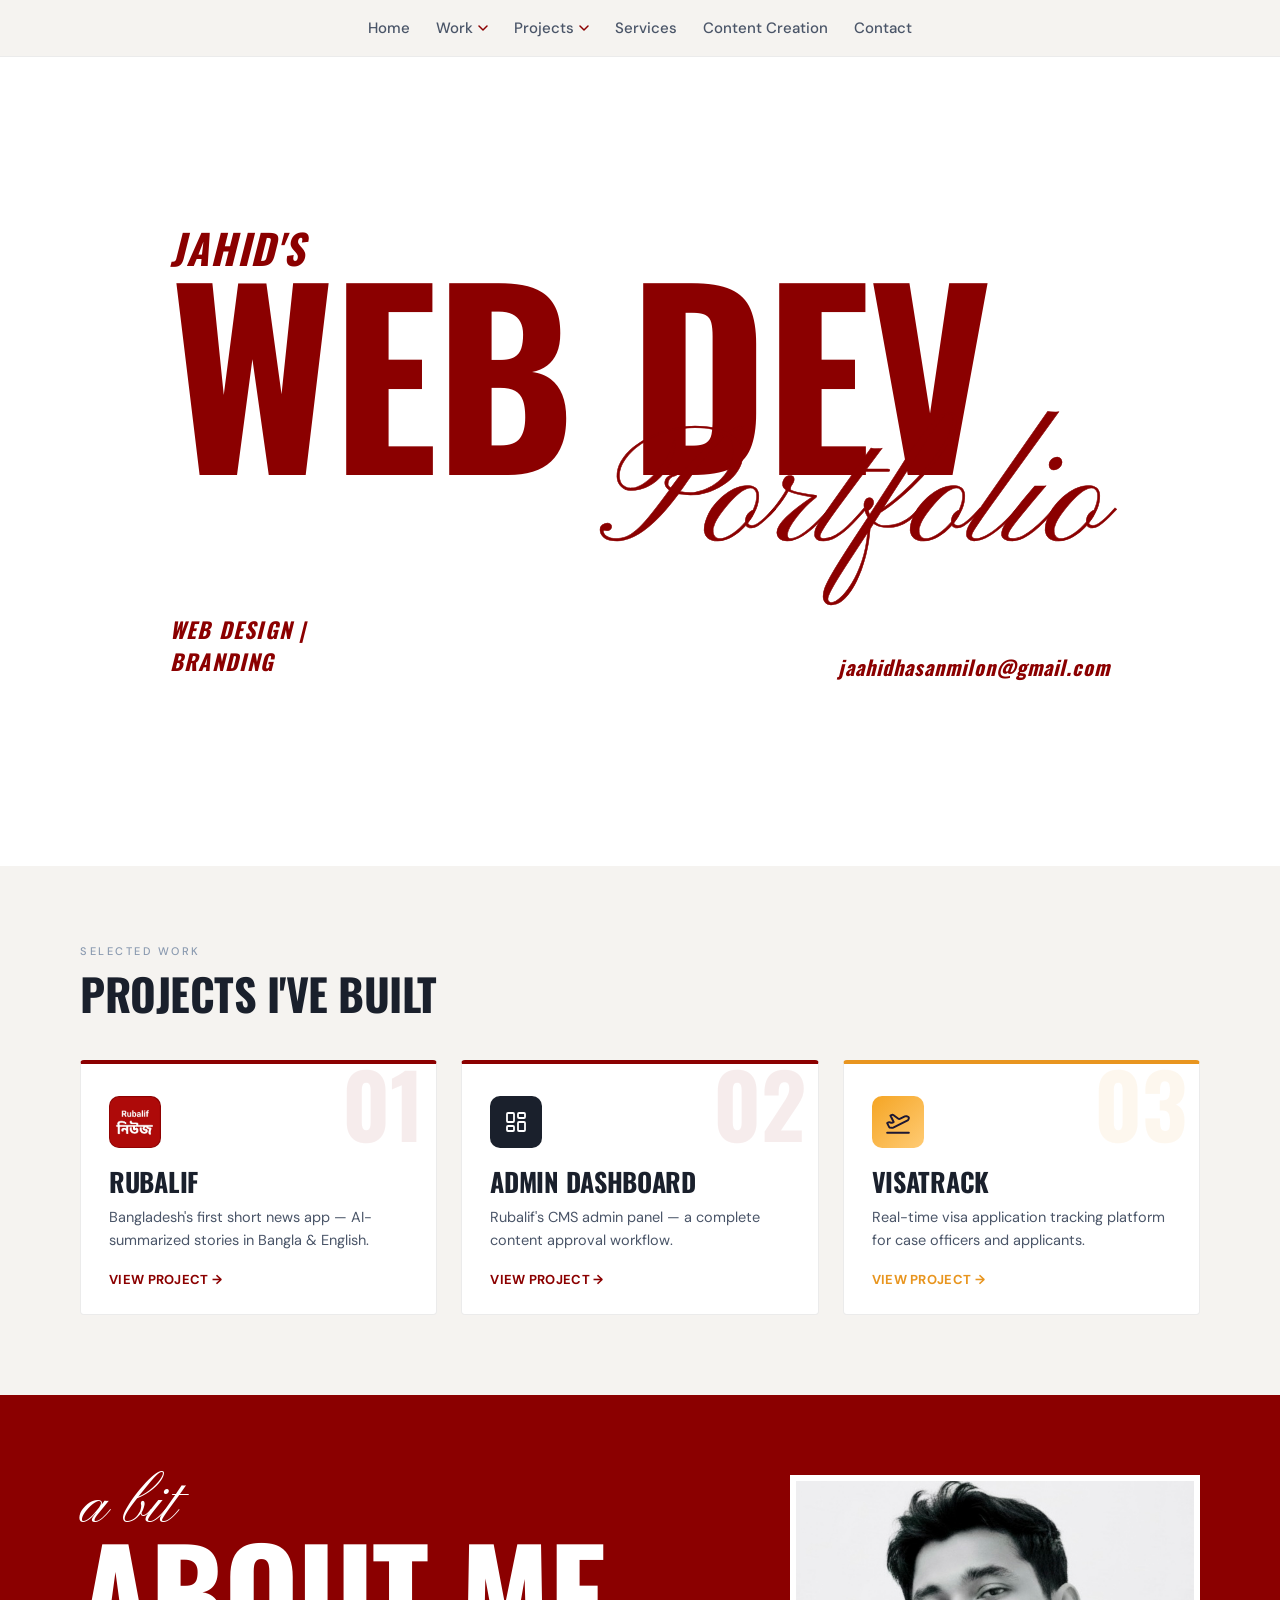
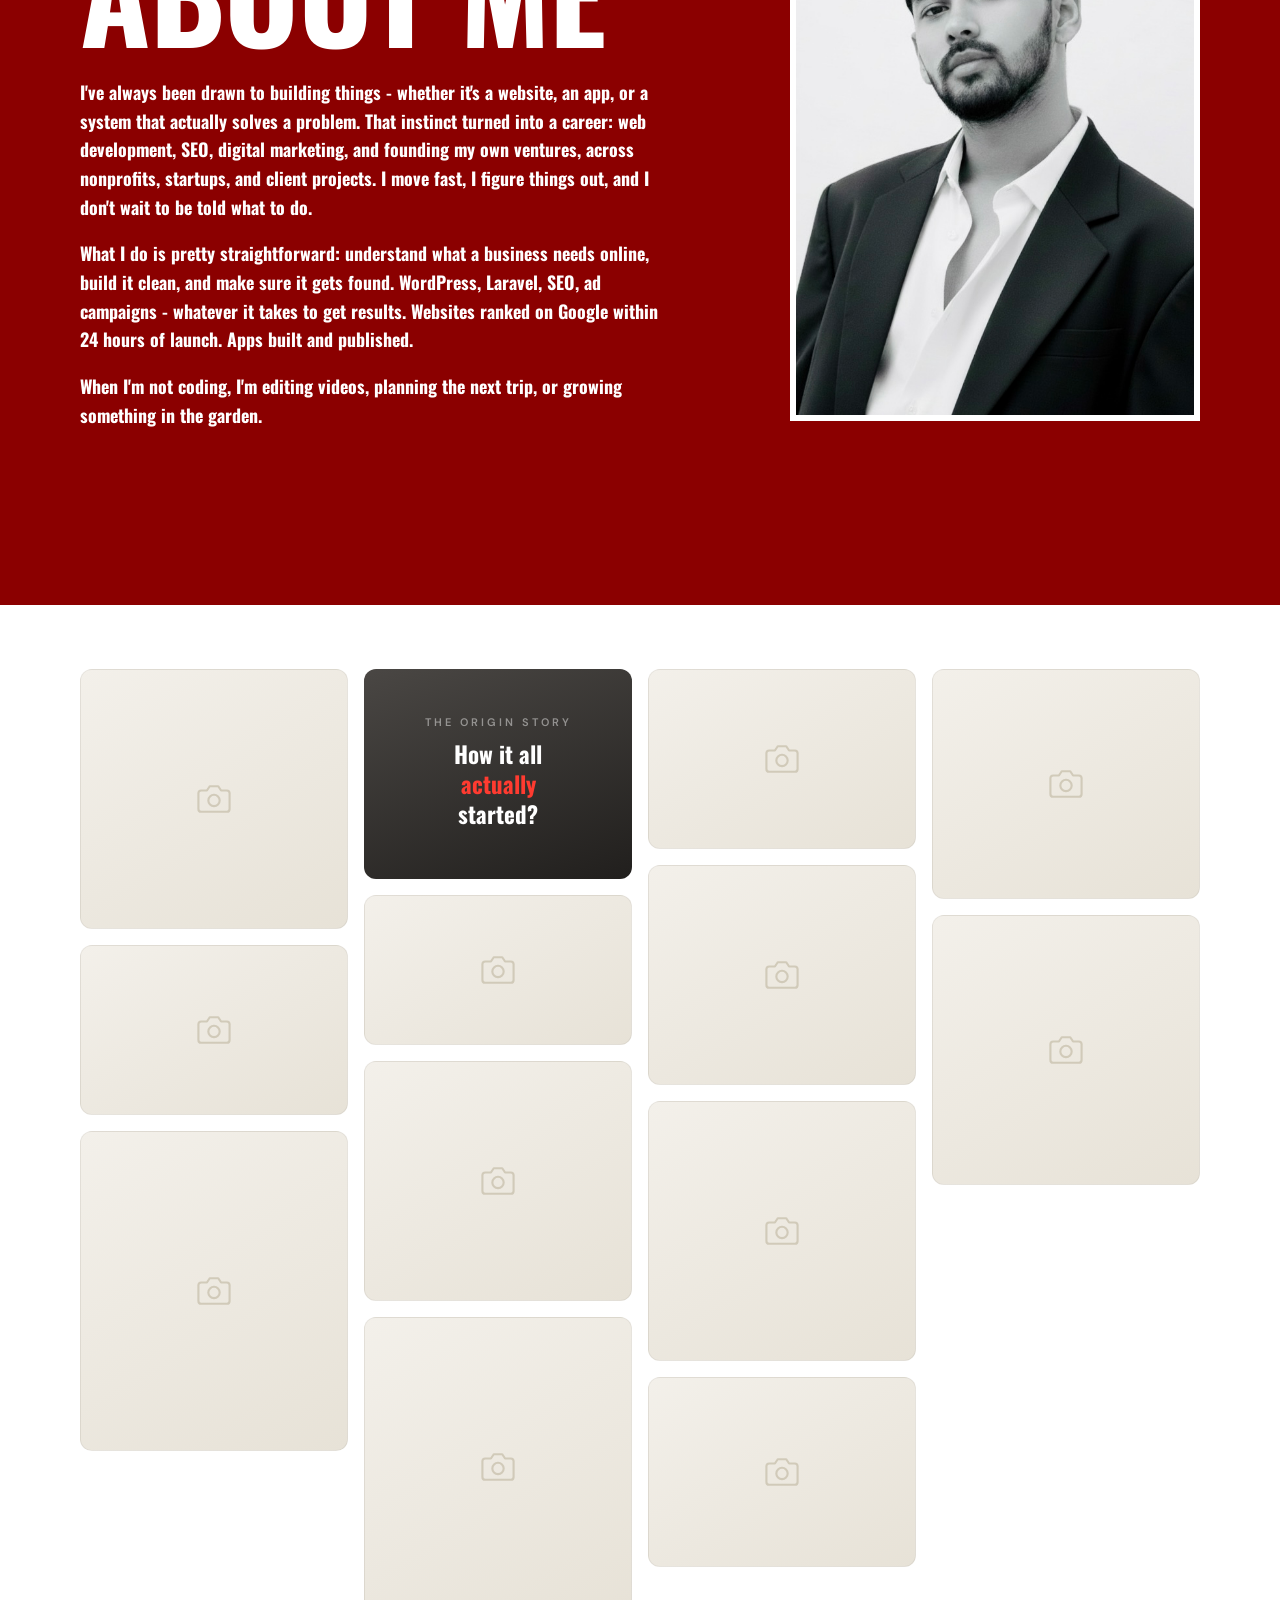
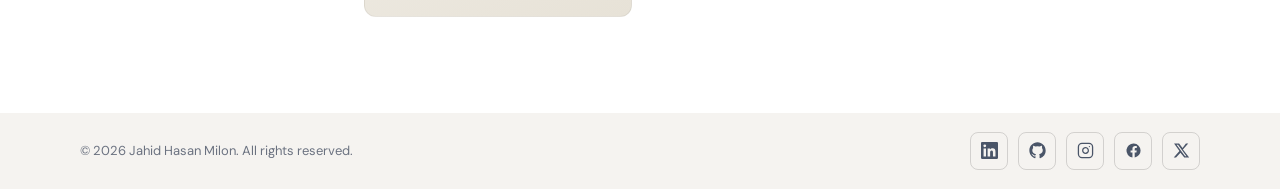
==== commit 396d455a: "Redesign story mosaic placeholders with camera icons, polish caption tile" ====
--- a/index.html
+++ b/index.html
@@ -185,24 +185,28 @@
 </section>
 
 <!-- ══ HOW IT ALL ACTUALLY STARTED (photo mosaic) ══ -->
-<!-- placeholders for now — replace each numbered .story-tile's content with
-     <img src="images/story-N.jpg" alt="..."> once the real photos are ready -->
+<!-- placeholders for now — replace each numbered .story-tile's <svg> icon
+     with a real <img src="images/story-N.jpg" alt="..."> once photos are
+     ready (the .story-tile-placeholder-icon svg can just be deleted) -->
 <section id="story">
   <div class="story-inner">
     <div class="story-grid">
-      <div class="story-tile story-tile-1">Photo 1</div>
-      <div class="story-tile story-tile-2">Photo 2</div>
-      <div class="story-tile story-tile-3">Photo 3</div>
-      <div class="story-tile story-tile--text story-tile-4">How it all <span>actually</span> started?</div>
-      <div class="story-tile story-tile-5">Photo 5</div>
-      <div class="story-tile story-tile-6">Photo 6</div>
-      <div class="story-tile story-tile-7">Photo 7</div>
-      <div class="story-tile story-tile-8">Photo 8</div>
-      <div class="story-tile story-tile-9">Photo 9</div>
-      <div class="story-tile story-tile-10">Photo 10</div>
-      <div class="story-tile story-tile-11">Photo 11</div>
-      <div class="story-tile story-tile-12">Photo 12</div>
-      <div class="story-tile story-tile-13">Photo 13</div>
+      <div class="story-tile story-tile-1"><svg class="story-tile-placeholder-icon" viewBox="0 0 24 24" fill="none" stroke="currentColor" stroke-width="1.5" stroke-linecap="round" stroke-linejoin="round"><path d="M23 19a2 2 0 0 1-2 2H3a2 2 0 0 1-2-2V8a2 2 0 0 1 2-2h4l2-3h6l2 3h4a2 2 0 0 1 2 2z"/><circle cx="12" cy="13" r="4"/></svg></div>
+      <div class="story-tile story-tile-2"><svg class="story-tile-placeholder-icon" viewBox="0 0 24 24" fill="none" stroke="currentColor" stroke-width="1.5" stroke-linecap="round" stroke-linejoin="round"><path d="M23 19a2 2 0 0 1-2 2H3a2 2 0 0 1-2-2V8a2 2 0 0 1 2-2h4l2-3h6l2 3h4a2 2 0 0 1 2 2z"/><circle cx="12" cy="13" r="4"/></svg></div>
+      <div class="story-tile story-tile-3"><svg class="story-tile-placeholder-icon" viewBox="0 0 24 24" fill="none" stroke="currentColor" stroke-width="1.5" stroke-linecap="round" stroke-linejoin="round"><path d="M23 19a2 2 0 0 1-2 2H3a2 2 0 0 1-2-2V8a2 2 0 0 1 2-2h4l2-3h6l2 3h4a2 2 0 0 1 2 2z"/><circle cx="12" cy="13" r="4"/></svg></div>
+      <div class="story-tile story-tile--text story-tile-4 reveal">
+        <span class="story-eyebrow">The Origin Story</span>
+        How it all <span class="story-accent">actually</span> started?
+      </div>
+      <div class="story-tile story-tile-5"><svg class="story-tile-placeholder-icon" viewBox="0 0 24 24" fill="none" stroke="currentColor" stroke-width="1.5" stroke-linecap="round" stroke-linejoin="round"><path d="M23 19a2 2 0 0 1-2 2H3a2 2 0 0 1-2-2V8a2 2 0 0 1 2-2h4l2-3h6l2 3h4a2 2 0 0 1 2 2z"/><circle cx="12" cy="13" r="4"/></svg></div>
+      <div class="story-tile story-tile-6"><svg class="story-tile-placeholder-icon" viewBox="0 0 24 24" fill="none" stroke="currentColor" stroke-width="1.5" stroke-linecap="round" stroke-linejoin="round"><path d="M23 19a2 2 0 0 1-2 2H3a2 2 0 0 1-2-2V8a2 2 0 0 1 2-2h4l2-3h6l2 3h4a2 2 0 0 1 2 2z"/><circle cx="12" cy="13" r="4"/></svg></div>
+      <div class="story-tile story-tile-7"><svg class="story-tile-placeholder-icon" viewBox="0 0 24 24" fill="none" stroke="currentColor" stroke-width="1.5" stroke-linecap="round" stroke-linejoin="round"><path d="M23 19a2 2 0 0 1-2 2H3a2 2 0 0 1-2-2V8a2 2 0 0 1 2-2h4l2-3h6l2 3h4a2 2 0 0 1 2 2z"/><circle cx="12" cy="13" r="4"/></svg></div>
+      <div class="story-tile story-tile-8"><svg class="story-tile-placeholder-icon" viewBox="0 0 24 24" fill="none" stroke="currentColor" stroke-width="1.5" stroke-linecap="round" stroke-linejoin="round"><path d="M23 19a2 2 0 0 1-2 2H3a2 2 0 0 1-2-2V8a2 2 0 0 1 2-2h4l2-3h6l2 3h4a2 2 0 0 1 2 2z"/><circle cx="12" cy="13" r="4"/></svg></div>
+      <div class="story-tile story-tile-9"><svg class="story-tile-placeholder-icon" viewBox="0 0 24 24" fill="none" stroke="currentColor" stroke-width="1.5" stroke-linecap="round" stroke-linejoin="round"><path d="M23 19a2 2 0 0 1-2 2H3a2 2 0 0 1-2-2V8a2 2 0 0 1 2-2h4l2-3h6l2 3h4a2 2 0 0 1 2 2z"/><circle cx="12" cy="13" r="4"/></svg></div>
+      <div class="story-tile story-tile-10"><svg class="story-tile-placeholder-icon" viewBox="0 0 24 24" fill="none" stroke="currentColor" stroke-width="1.5" stroke-linecap="round" stroke-linejoin="round"><path d="M23 19a2 2 0 0 1-2 2H3a2 2 0 0 1-2-2V8a2 2 0 0 1 2-2h4l2-3h6l2 3h4a2 2 0 0 1 2 2z"/><circle cx="12" cy="13" r="4"/></svg></div>
+      <div class="story-tile story-tile-11"><svg class="story-tile-placeholder-icon" viewBox="0 0 24 24" fill="none" stroke="currentColor" stroke-width="1.5" stroke-linecap="round" stroke-linejoin="round"><path d="M23 19a2 2 0 0 1-2 2H3a2 2 0 0 1-2-2V8a2 2 0 0 1 2-2h4l2-3h6l2 3h4a2 2 0 0 1 2 2z"/><circle cx="12" cy="13" r="4"/></svg></div>
+      <div class="story-tile story-tile-12"><svg class="story-tile-placeholder-icon" viewBox="0 0 24 24" fill="none" stroke="currentColor" stroke-width="1.5" stroke-linecap="round" stroke-linejoin="round"><path d="M23 19a2 2 0 0 1-2 2H3a2 2 0 0 1-2-2V8a2 2 0 0 1 2-2h4l2-3h6l2 3h4a2 2 0 0 1 2 2z"/><circle cx="12" cy="13" r="4"/></svg></div>
+      <div class="story-tile story-tile-13"><svg class="story-tile-placeholder-icon" viewBox="0 0 24 24" fill="none" stroke="currentColor" stroke-width="1.5" stroke-linecap="round" stroke-linejoin="round"><path d="M23 19a2 2 0 0 1-2 2H3a2 2 0 0 1-2-2V8a2 2 0 0 1 2-2h4l2-3h6l2 3h4a2 2 0 0 1 2 2z"/><circle cx="12" cy="13" r="4"/></svg></div>
     </div>
   </div>
 </section>
--- a/css/story.css
+++ b/css/story.css
@@ -21,24 +21,36 @@
 
 .story-grid {
   column-count: 4;
-  column-gap: 14px;
+  column-gap: 16px;
 }
 
 /* placeholder look — swap for a real photo by replacing this div's
    content with an <img class="story-tile" src="..."> */
 .story-tile {
-  background: #eeece8;
-  border: 2px dashed #c9c5be;
-  border-radius: 8px;
+  background: linear-gradient(150deg, #f3f0ea, #e7e2d7);
+  border: 1px solid rgba(0, 0, 0, 0.05);
+  border-radius: 12px;
   display: flex;
   align-items: center;
   justify-content: center;
-  color: #a29c90;
-  font: 600 13px/1 'DM Sans', sans-serif;
+  color: #bab199;
   overflow: hidden;
-  margin-bottom: 14px;
+  margin-bottom: 16px;
   /* keeps a tile from being split across two columns */
   break-inside: avoid;
+  transition: transform 0.3s ease, box-shadow 0.3s ease;
+}
+.story-tile:hover {
+  transform: translateY(-5px);
+  box-shadow: 0 16px 30px rgba(0, 0, 0, 0.08);
+}
+
+/* quiet camera-icon placeholder — swap out for the real photo later */
+.story-tile-placeholder-icon {
+  width: 15%;
+  min-width: 22px;
+  max-width: 34px;
+  opacity: 0.55;
 }
 
 /* once a real photo replaces the placeholder, this makes it fill the tile */
@@ -67,14 +79,24 @@
 /* the one tile that holds the caption, styled like text overlaid on a
    photo (dark scrim + light text) rather than a plain placeholder box */
 .story-tile--text {
-  background: linear-gradient(160deg, #4a4744, #2a2826);
+  background: linear-gradient(160deg, #4a4744, #211f1d);
   border: none;
+  flex-direction: column;
   color: #fff;
   font: 700 clamp(18px, 1.8vw, 26px)/1.3 'Oswald', sans-serif;
   text-align: center;
-  padding: 20px;
+  padding: 28px 24px;
 }
-.story-tile--text span { color: #ff3b30; }
+.story-tile--text:hover { transform: none; box-shadow: none; }
+
+.story-eyebrow {
+  font: 600 11px/1 'DM Sans', sans-serif;
+  letter-spacing: 3px;
+  text-transform: uppercase;
+  color: rgba(255, 255, 255, 0.45);
+  margin-bottom: 12px;
+}
+.story-accent { color: #ff3b30; }
 
 /* ── TABLET ── */
 @media (max-width: 900px) {
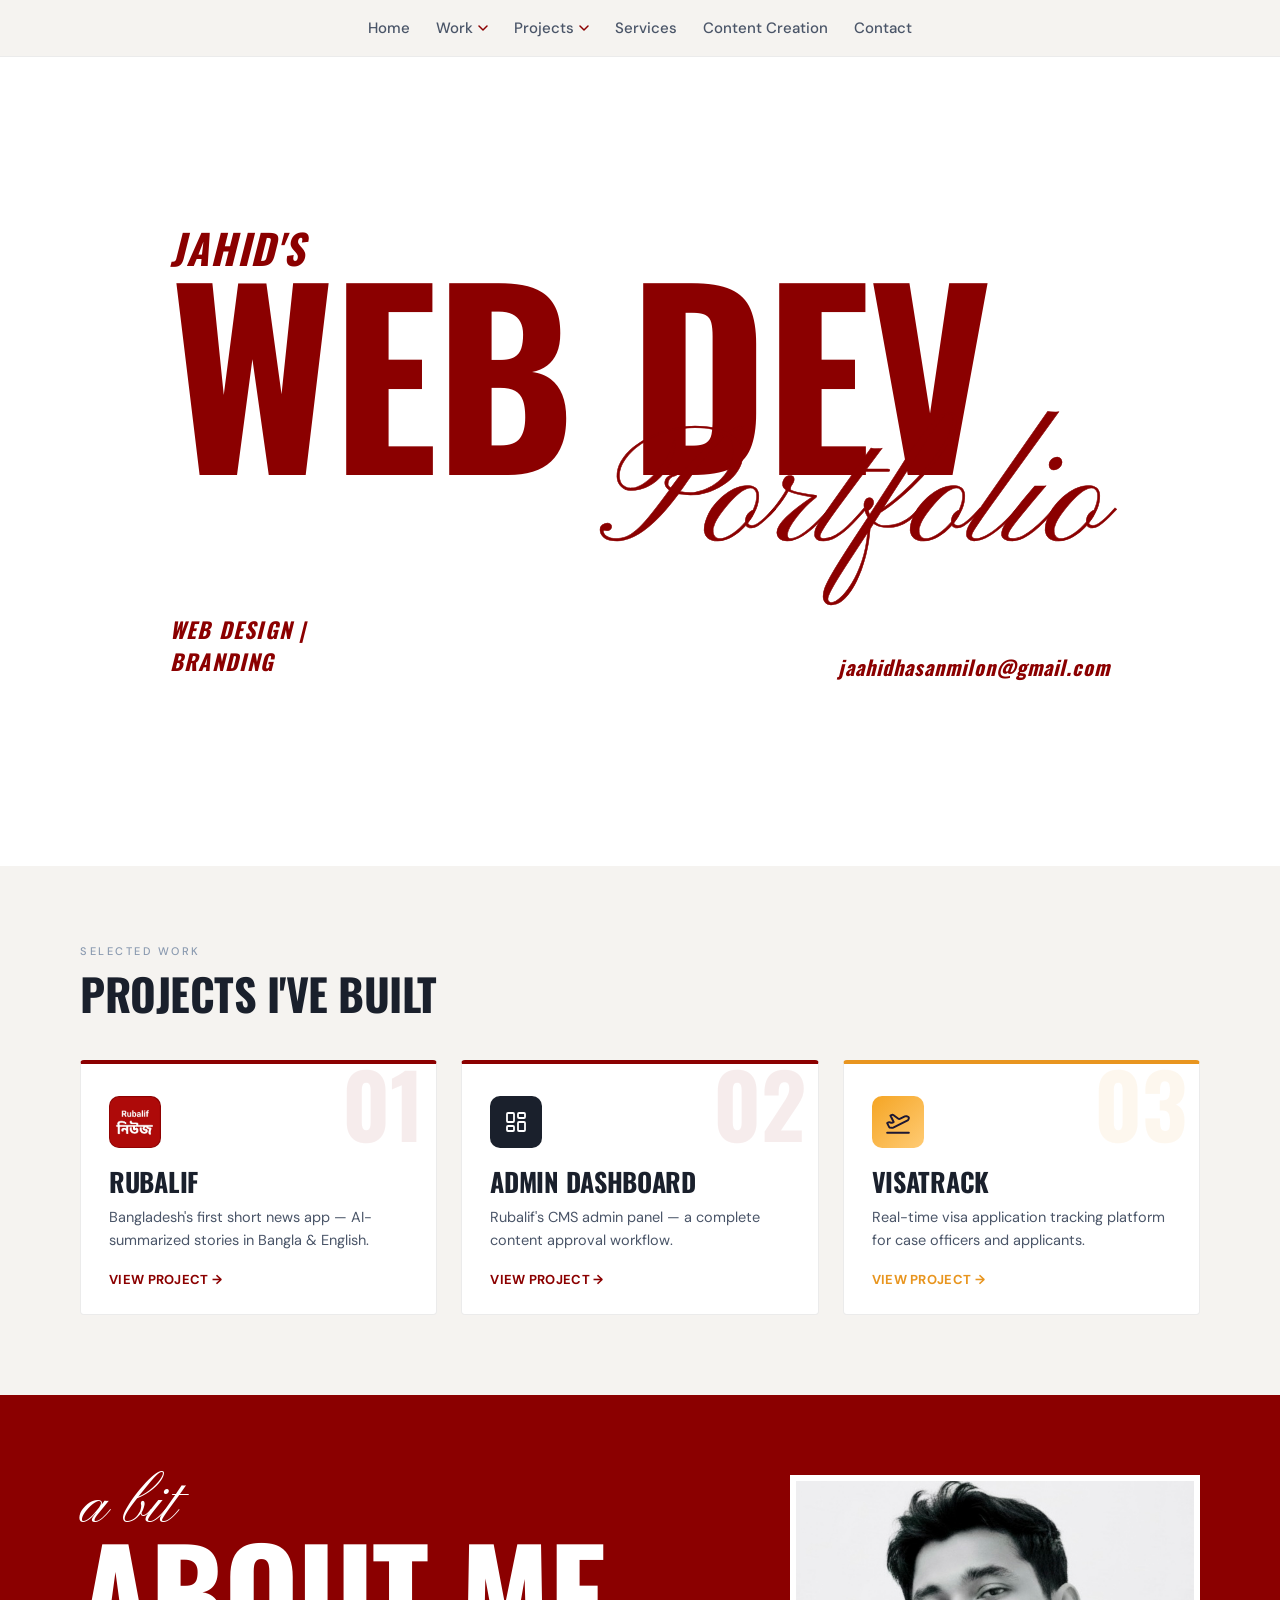
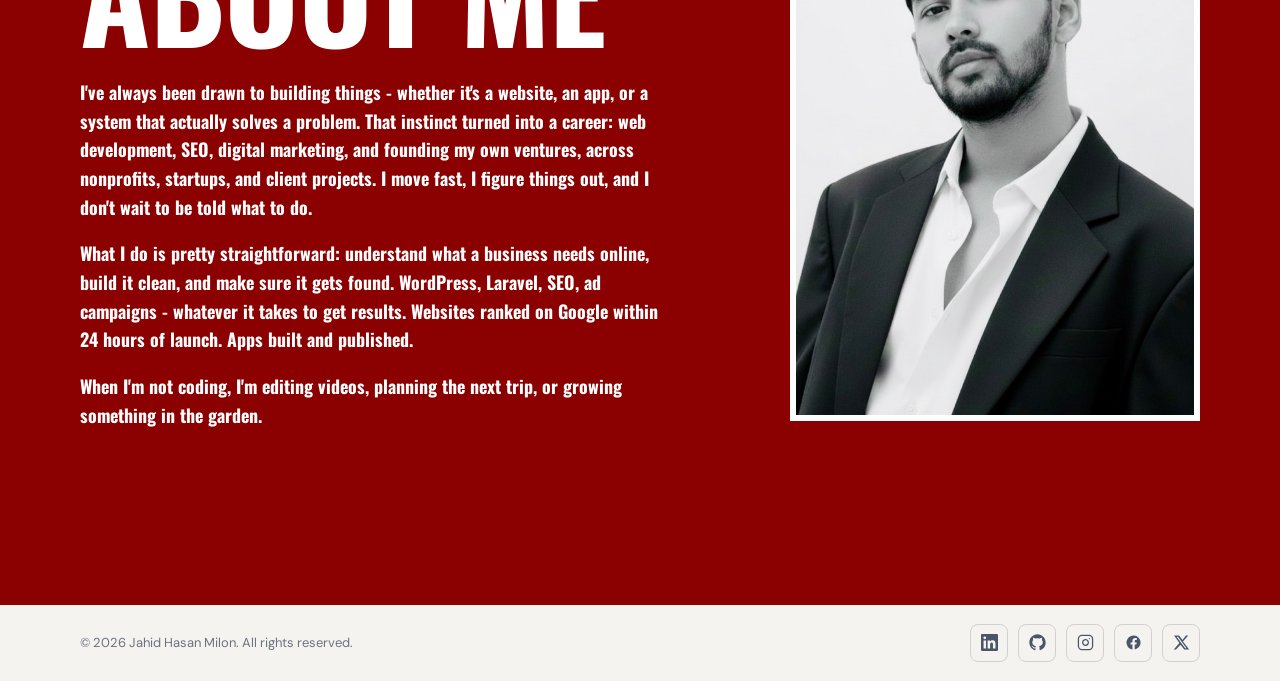
==== commit 21836485: "Remove story mosaic section from Home page for now" ====
--- a/index.html
+++ b/index.html
@@ -49,7 +49,6 @@
 <link rel="stylesheet" href="css/hero.css"/>
 <link rel="stylesheet" href="css/about.css"/>
 <link rel="stylesheet" href="css/portfolio.css"/>
-<link rel="stylesheet" href="css/story.css"/>
 <link rel="stylesheet" href="css/footer.css"/>
 </head>
 <body>
@@ -184,33 +183,6 @@
   </div>
 </section>
 
-<!-- ══ HOW IT ALL ACTUALLY STARTED (photo mosaic) ══ -->
-<!-- placeholders for now — replace each numbered .story-tile's <svg> icon
-     with a real <img src="images/story-N.jpg" alt="..."> once photos are
-     ready (the .story-tile-placeholder-icon svg can just be deleted) -->
-<section id="story">
-  <div class="story-inner">
-    <div class="story-grid">
-      <div class="story-tile story-tile-1"><svg class="story-tile-placeholder-icon" viewBox="0 0 24 24" fill="none" stroke="currentColor" stroke-width="1.5" stroke-linecap="round" stroke-linejoin="round"><path d="M23 19a2 2 0 0 1-2 2H3a2 2 0 0 1-2-2V8a2 2 0 0 1 2-2h4l2-3h6l2 3h4a2 2 0 0 1 2 2z"/><circle cx="12" cy="13" r="4"/></svg></div>
-      <div class="story-tile story-tile-2"><svg class="story-tile-placeholder-icon" viewBox="0 0 24 24" fill="none" stroke="currentColor" stroke-width="1.5" stroke-linecap="round" stroke-linejoin="round"><path d="M23 19a2 2 0 0 1-2 2H3a2 2 0 0 1-2-2V8a2 2 0 0 1 2-2h4l2-3h6l2 3h4a2 2 0 0 1 2 2z"/><circle cx="12" cy="13" r="4"/></svg></div>
-      <div class="story-tile story-tile-3"><svg class="story-tile-placeholder-icon" viewBox="0 0 24 24" fill="none" stroke="currentColor" stroke-width="1.5" stroke-linecap="round" stroke-linejoin="round"><path d="M23 19a2 2 0 0 1-2 2H3a2 2 0 0 1-2-2V8a2 2 0 0 1 2-2h4l2-3h6l2 3h4a2 2 0 0 1 2 2z"/><circle cx="12" cy="13" r="4"/></svg></div>
-      <div class="story-tile story-tile--text story-tile-4 reveal">
-        <span class="story-eyebrow">The Origin Story</span>
-        How it all <span class="story-accent">actually</span> started?
-      </div>
-      <div class="story-tile story-tile-5"><svg class="story-tile-placeholder-icon" viewBox="0 0 24 24" fill="none" stroke="currentColor" stroke-width="1.5" stroke-linecap="round" stroke-linejoin="round"><path d="M23 19a2 2 0 0 1-2 2H3a2 2 0 0 1-2-2V8a2 2 0 0 1 2-2h4l2-3h6l2 3h4a2 2 0 0 1 2 2z"/><circle cx="12" cy="13" r="4"/></svg></div>
-      <div class="story-tile story-tile-6"><svg class="story-tile-placeholder-icon" viewBox="0 0 24 24" fill="none" stroke="currentColor" stroke-width="1.5" stroke-linecap="round" stroke-linejoin="round"><path d="M23 19a2 2 0 0 1-2 2H3a2 2 0 0 1-2-2V8a2 2 0 0 1 2-2h4l2-3h6l2 3h4a2 2 0 0 1 2 2z"/><circle cx="12" cy="13" r="4"/></svg></div>
-      <div class="story-tile story-tile-7"><svg class="story-tile-placeholder-icon" viewBox="0 0 24 24" fill="none" stroke="currentColor" stroke-width="1.5" stroke-linecap="round" stroke-linejoin="round"><path d="M23 19a2 2 0 0 1-2 2H3a2 2 0 0 1-2-2V8a2 2 0 0 1 2-2h4l2-3h6l2 3h4a2 2 0 0 1 2 2z"/><circle cx="12" cy="13" r="4"/></svg></div>
-      <div class="story-tile story-tile-8"><svg class="story-tile-placeholder-icon" viewBox="0 0 24 24" fill="none" stroke="currentColor" stroke-width="1.5" stroke-linecap="round" stroke-linejoin="round"><path d="M23 19a2 2 0 0 1-2 2H3a2 2 0 0 1-2-2V8a2 2 0 0 1 2-2h4l2-3h6l2 3h4a2 2 0 0 1 2 2z"/><circle cx="12" cy="13" r="4"/></svg></div>
-      <div class="story-tile story-tile-9"><svg class="story-tile-placeholder-icon" viewBox="0 0 24 24" fill="none" stroke="currentColor" stroke-width="1.5" stroke-linecap="round" stroke-linejoin="round"><path d="M23 19a2 2 0 0 1-2 2H3a2 2 0 0 1-2-2V8a2 2 0 0 1 2-2h4l2-3h6l2 3h4a2 2 0 0 1 2 2z"/><circle cx="12" cy="13" r="4"/></svg></div>
-      <div class="story-tile story-tile-10"><svg class="story-tile-placeholder-icon" viewBox="0 0 24 24" fill="none" stroke="currentColor" stroke-width="1.5" stroke-linecap="round" stroke-linejoin="round"><path d="M23 19a2 2 0 0 1-2 2H3a2 2 0 0 1-2-2V8a2 2 0 0 1 2-2h4l2-3h6l2 3h4a2 2 0 0 1 2 2z"/><circle cx="12" cy="13" r="4"/></svg></div>
-      <div class="story-tile story-tile-11"><svg class="story-tile-placeholder-icon" viewBox="0 0 24 24" fill="none" stroke="currentColor" stroke-width="1.5" stroke-linecap="round" stroke-linejoin="round"><path d="M23 19a2 2 0 0 1-2 2H3a2 2 0 0 1-2-2V8a2 2 0 0 1 2-2h4l2-3h6l2 3h4a2 2 0 0 1 2 2z"/><circle cx="12" cy="13" r="4"/></svg></div>
-      <div class="story-tile story-tile-12"><svg class="story-tile-placeholder-icon" viewBox="0 0 24 24" fill="none" stroke="currentColor" stroke-width="1.5" stroke-linecap="round" stroke-linejoin="round"><path d="M23 19a2 2 0 0 1-2 2H3a2 2 0 0 1-2-2V8a2 2 0 0 1 2-2h4l2-3h6l2 3h4a2 2 0 0 1 2 2z"/><circle cx="12" cy="13" r="4"/></svg></div>
-      <div class="story-tile story-tile-13"><svg class="story-tile-placeholder-icon" viewBox="0 0 24 24" fill="none" stroke="currentColor" stroke-width="1.5" stroke-linecap="round" stroke-linejoin="round"><path d="M23 19a2 2 0 0 1-2 2H3a2 2 0 0 1-2-2V8a2 2 0 0 1 2-2h4l2-3h6l2 3h4a2 2 0 0 1 2 2z"/><circle cx="12" cy="13" r="4"/></svg></div>
-    </div>
-  </div>
-</section>
-
 <!-- ══ FOOTER ══ -->
 <footer class="site-footer">
   <div class="site-footer-inner">
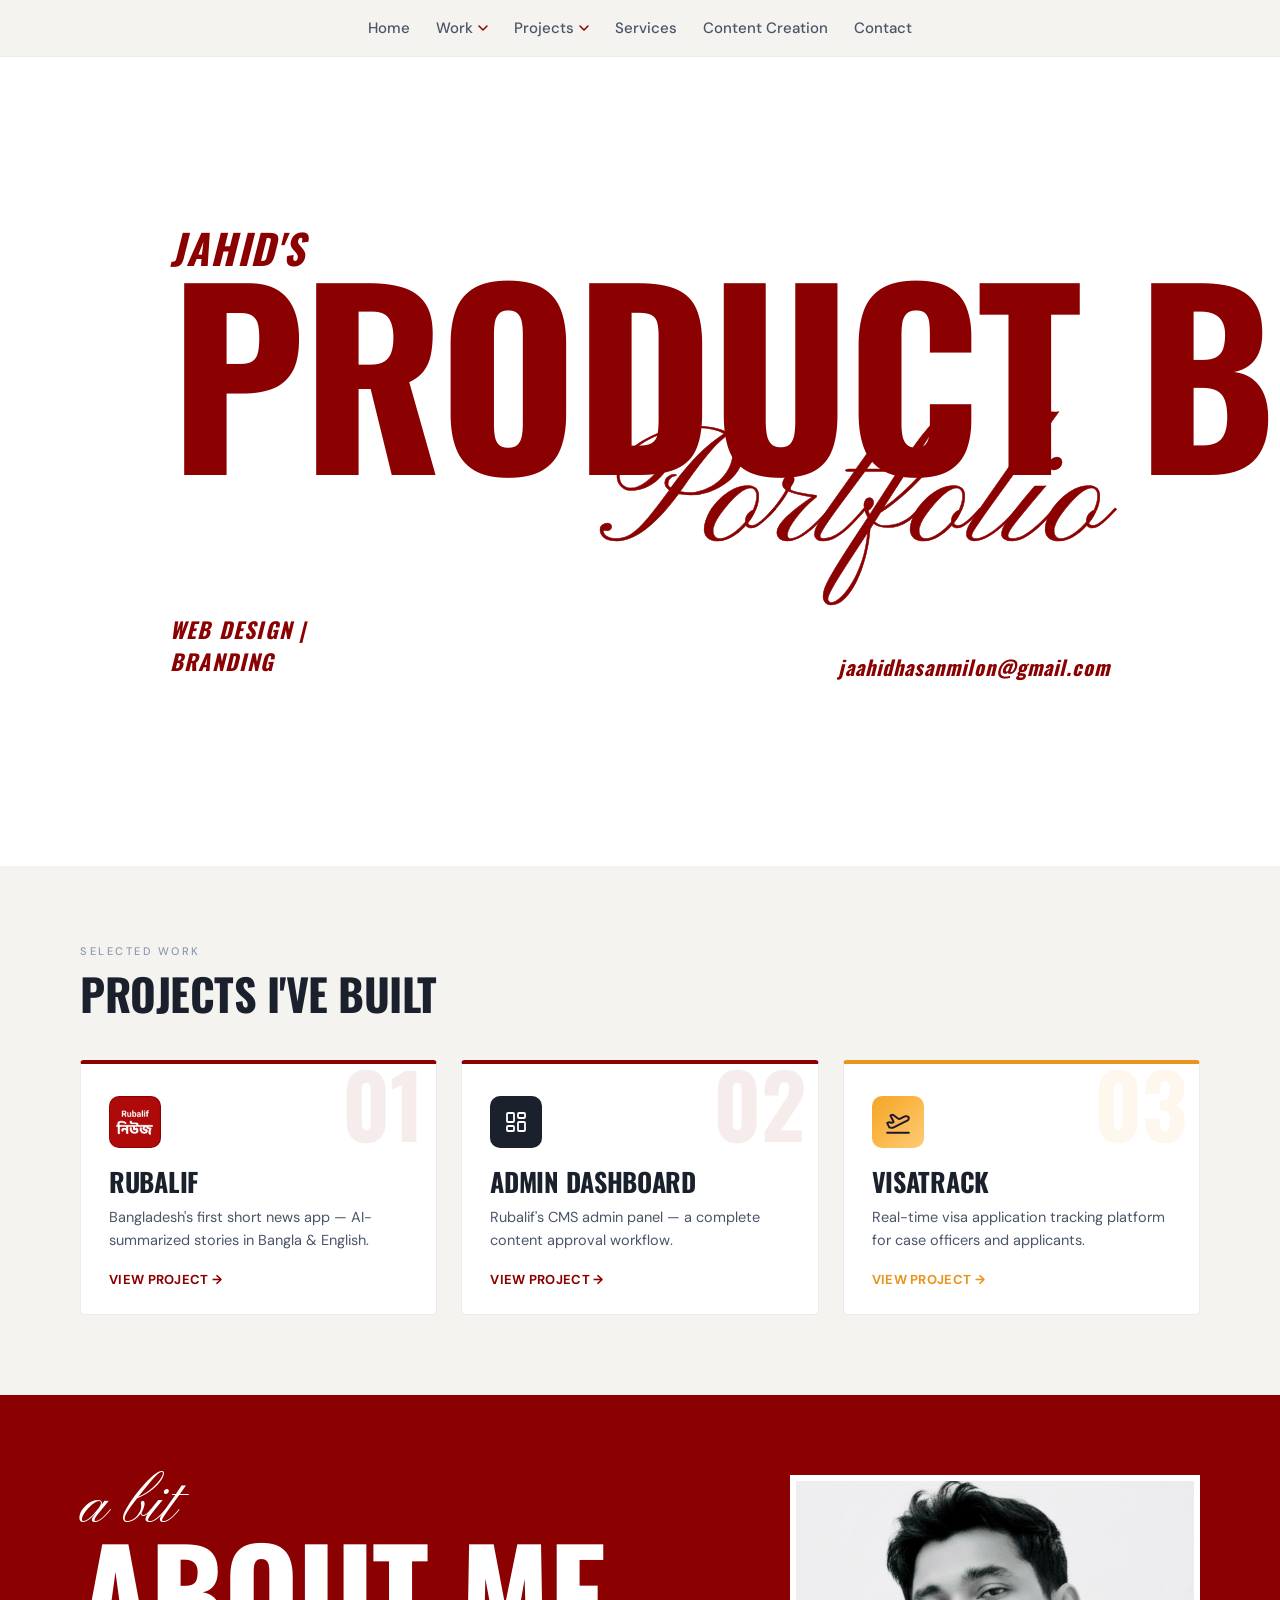
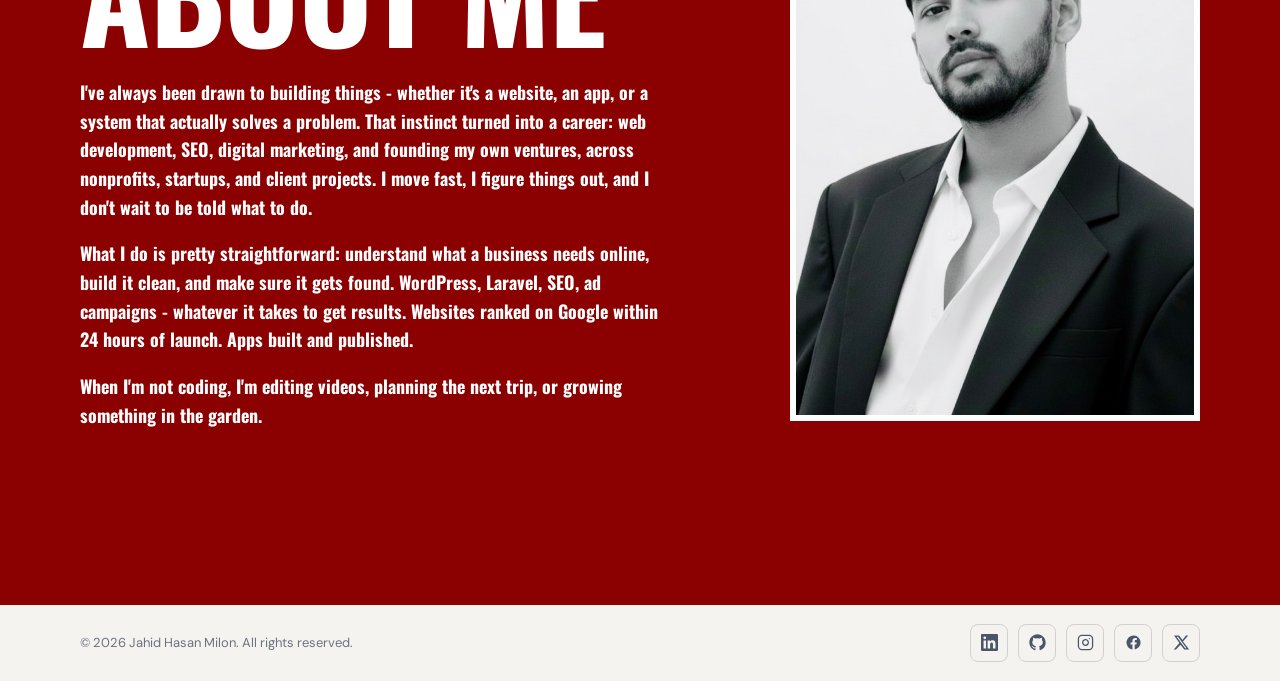
==== commit 7d6275f6: "Update title/meta" ====
--- a/index.html
+++ b/index.html
@@ -3,26 +3,26 @@
 <head>
 <meta charset="UTF-8"/>
 <meta name="viewport" content="width=device-width, initial-scale=1.0"/>
-<title>Jahid Hasan Milon — Web Developer</title>
+<title>Jahid Hasan Milon — Product Builder</title>
 <link rel="icon" type="image/svg+xml" href="/favicon.svg"/>
 
 <!-- SEO -->
-<meta name="description" content="Jahid Hasan Milon is a web developer from Bangladesh, building WordPress, Laravel &amp; React projects — including Rubalif and VisaTrack. Fast, SEO-ranked websites."/>
+<meta name="description" content="Jahid Hasan Milon is a product builder from Bangladesh, building WordPress, Laravel &amp; React projects — including Rubalif and VisaTrack. Fast, SEO-ranked websites."/>
 <meta name="author" content="Jahid Hasan Milon"/>
 <link rel="canonical" href="https://jahidhasanmilon.com/"/>
 
 <!-- Open Graph (Facebook/LinkedIn link previews) -->
 <meta property="og:type" content="website"/>
 <meta property="og:site_name" content="Jahid Hasan Milon"/>
-<meta property="og:title" content="Jahid Hasan Milon — Web Developer"/>
-<meta property="og:description" content="Web developer from Bangladesh, building WordPress, Laravel &amp; React projects — including Rubalif and VisaTrack."/>
+<meta property="og:title" content="Jahid Hasan Milon — Product Builder"/>
+<meta property="og:description" content="Product builder from Bangladesh, building WordPress, Laravel &amp; React projects — including Rubalif and VisaTrack."/>
 <meta property="og:url" content="https://jahidhasanmilon.com/"/>
 <meta property="og:image" content="https://jahidhasanmilon.com/images/jahid-hasan-milon.jpg"/>
 
 <!-- Twitter/X Card -->
 <meta name="twitter:card" content="summary_large_image"/>
-<meta name="twitter:title" content="Jahid Hasan Milon — Web Developer"/>
-<meta name="twitter:description" content="Web developer from Bangladesh, building WordPress, Laravel &amp; React projects — including Rubalif and VisaTrack."/>
+<meta name="twitter:title" content="Jahid Hasan Milon — Product Builder"/>
+<meta name="twitter:description" content="Product builder from Bangladesh, building WordPress, Laravel &amp; React projects — including Rubalif and VisaTrack."/>
 <meta name="twitter:image" content="https://jahidhasanmilon.com/images/jahid-hasan-milon.jpg"/>
 
 <!-- Structured data: helps Google show a Person/knowledge panel result -->
@@ -33,7 +33,7 @@
   "name": "Jahid Hasan Milon",
   "url": "https://jahidhasanmilon.com/",
   "image": "https://jahidhasanmilon.com/images/jahid-hasan-milon.jpg",
-  "jobTitle": "Web Developer",
+  "jobTitle": "Product Builder",
   "email": "mailto:jaahidhasanmilon@gmail.com",
   "sameAs": [
     "https://www.linkedin.com/in/jahid-hasan-milon/"
@@ -96,7 +96,7 @@
 <section id="home">
   <div class="page">
     <div class="top-name anim">Jahid's</div>
-    <div class="big-title anim" id="bigTitle">WEB DEV</div>
+    <div class="big-title anim" id="bigTitle">PRODUCT BUILDER</div>
     <div class="script-row">
       <div class="script-text anim">Portfolio</div>
     </div>
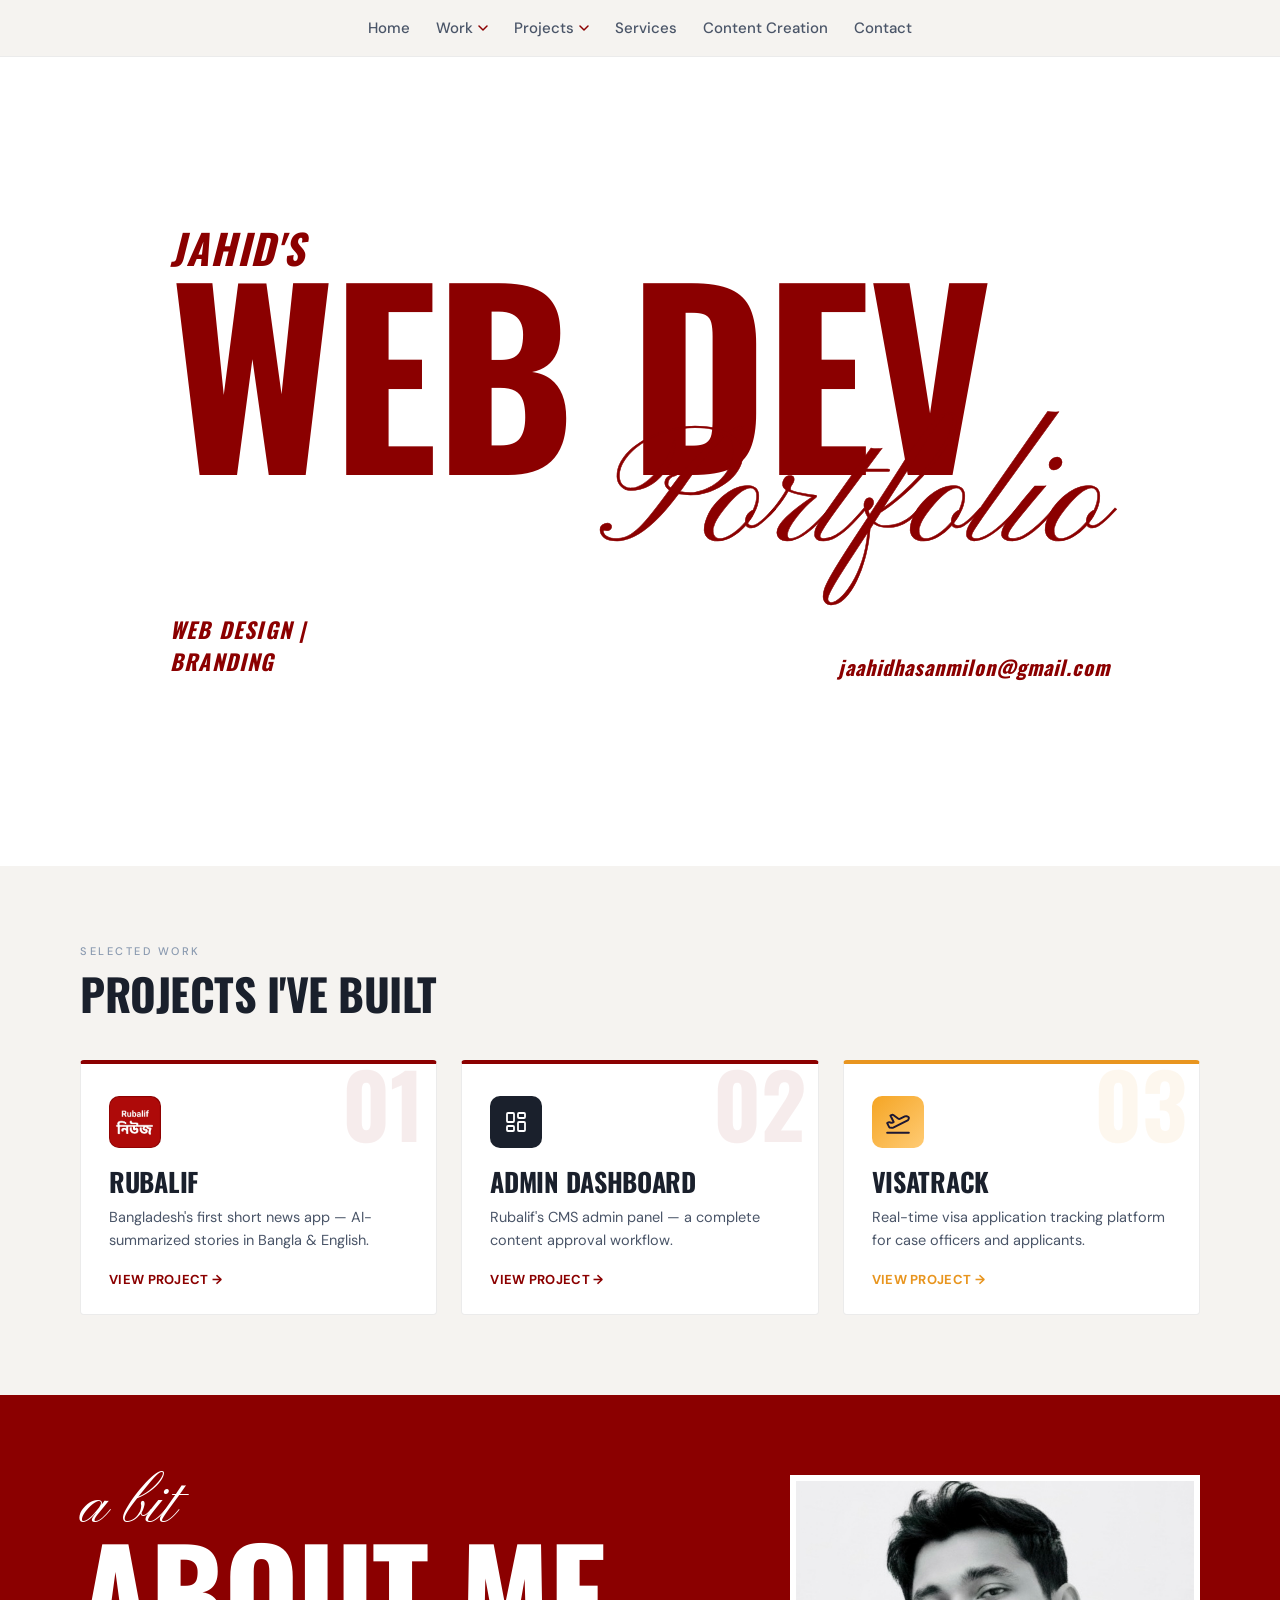
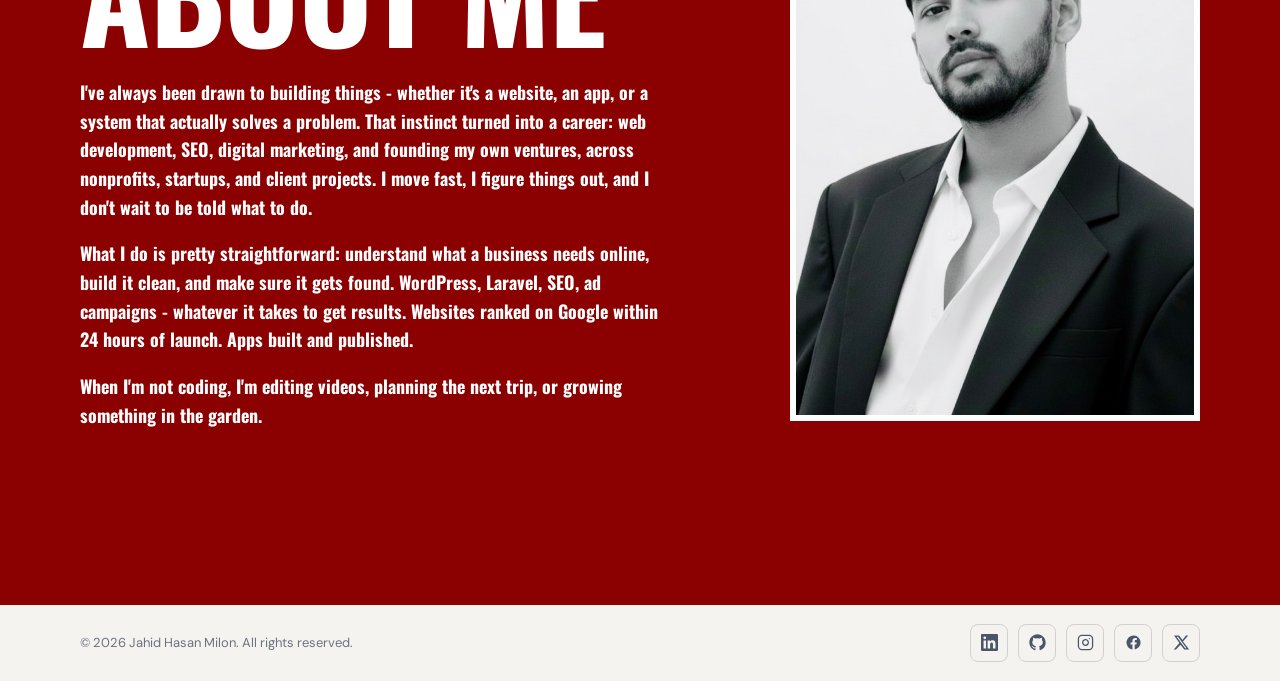
==== commit 896b83cc: "Revert "Update title/meta" This reverts commit 7d6275f66d3186259f1df0d90bdab063ec0cdb5d." ====
--- a/index.html
+++ b/index.html
@@ -96,7 +96,7 @@
 <section id="home">
   <div class="page">
     <div class="top-name anim">Jahid's</div>
-    <div class="big-title anim" id="bigTitle">PRODUCT BUILDER</div>
+    <div class="big-title anim" id="bigTitle">WEB DEV</div>
     <div class="script-row">
       <div class="script-text anim">Portfolio</div>
     </div>
